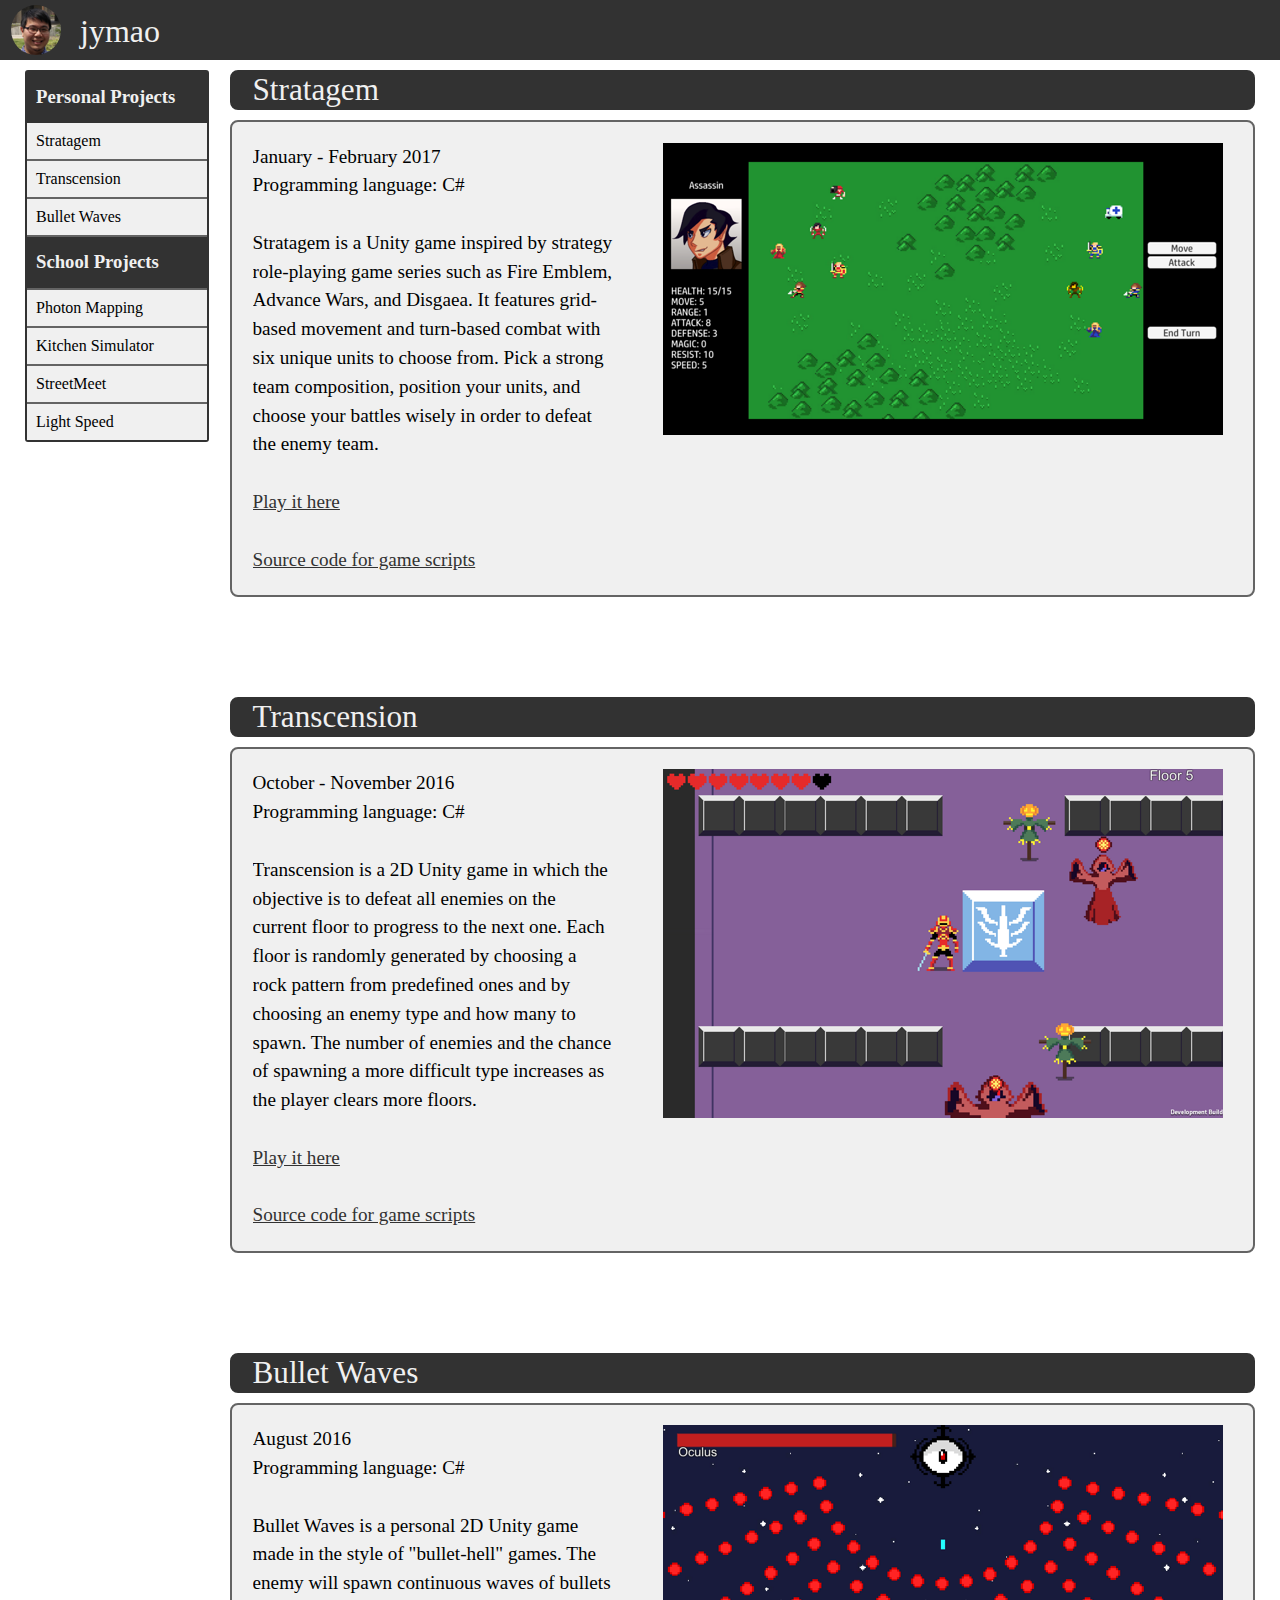
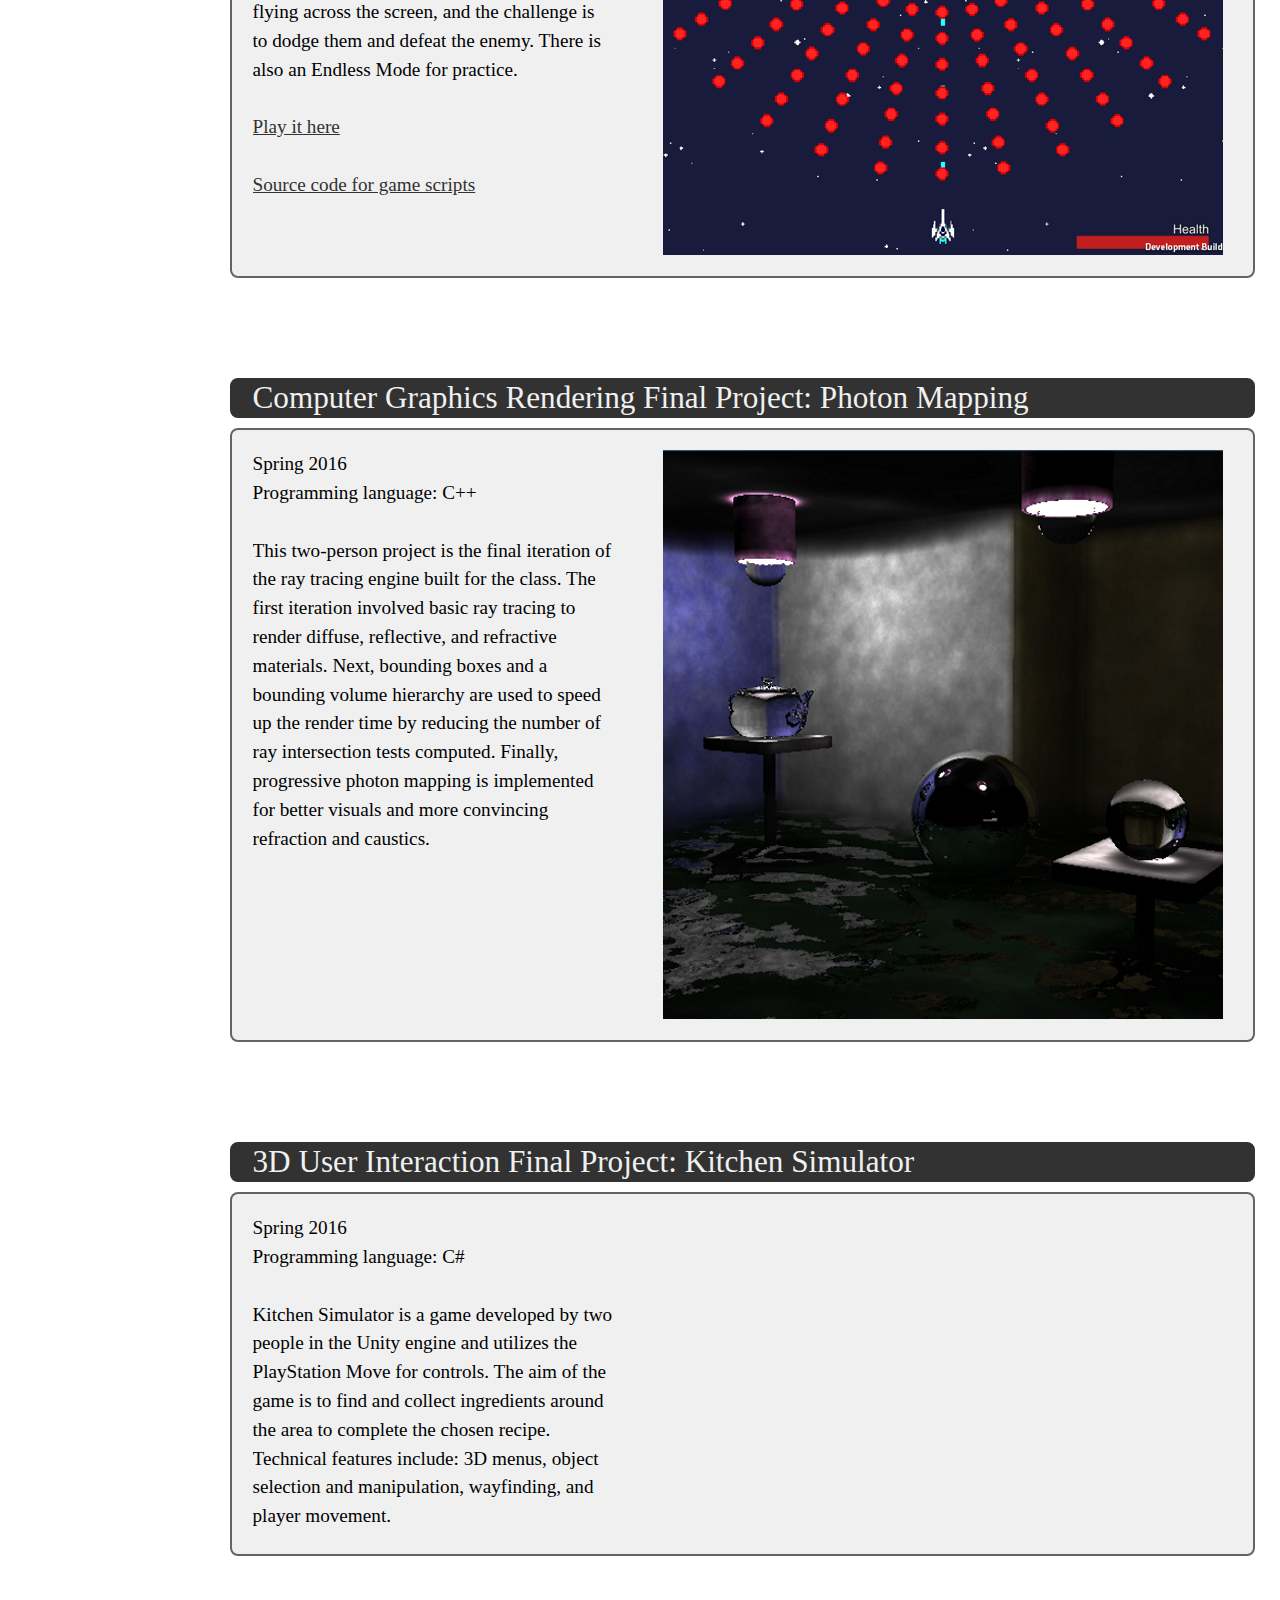
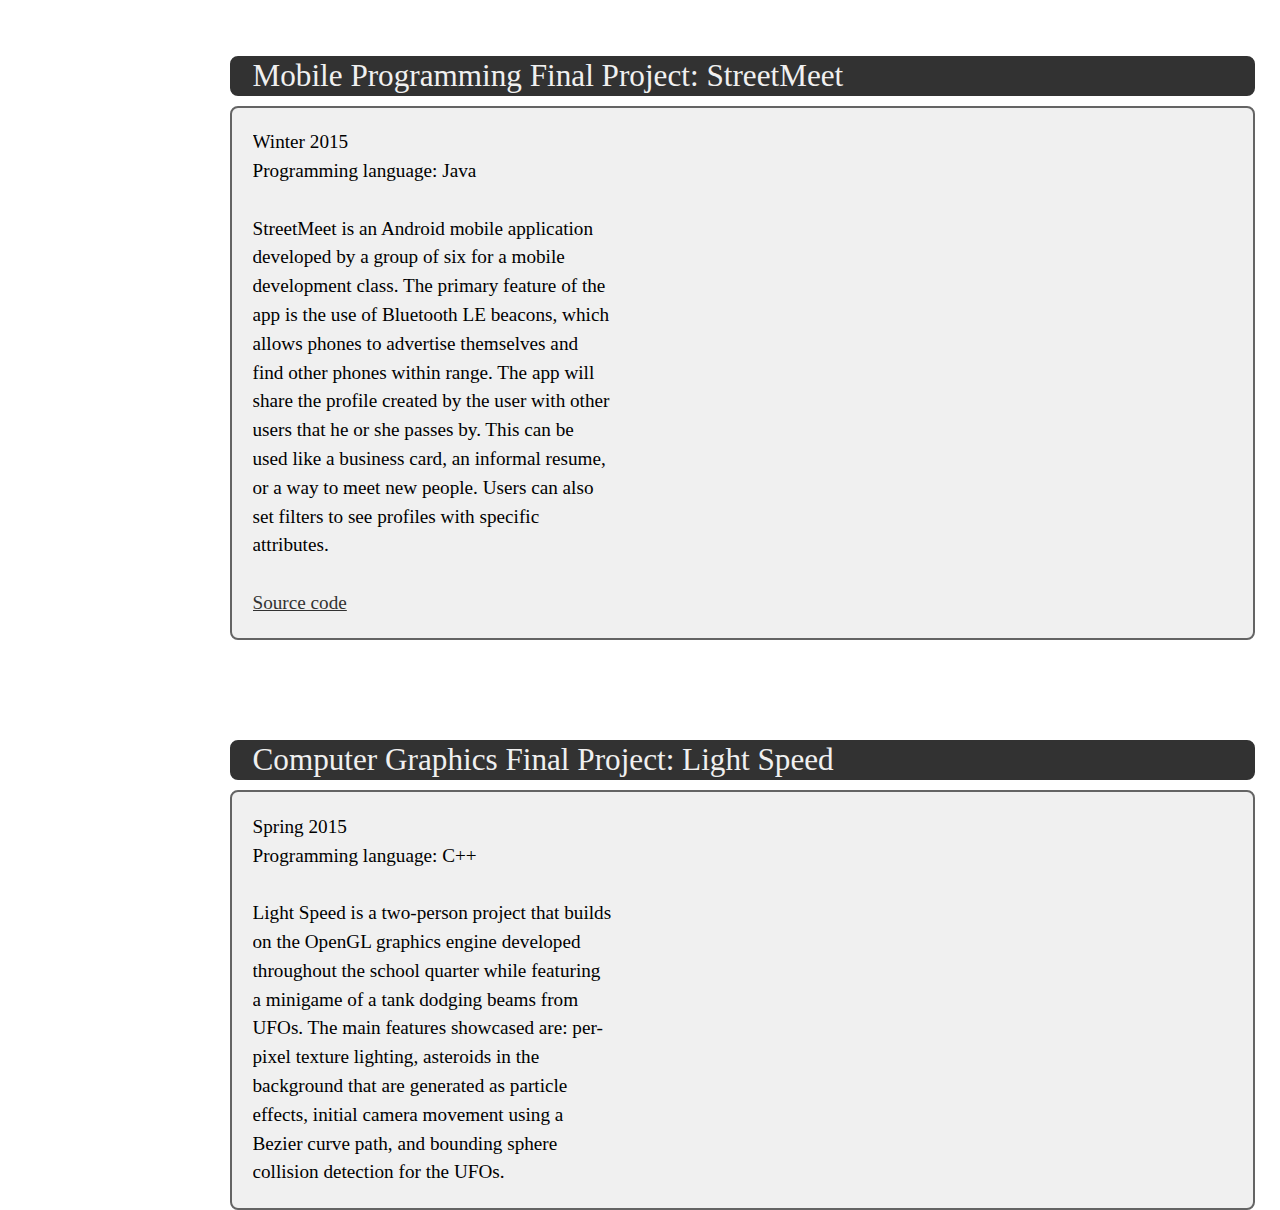
==== index.html @ 6c7a5544 "Added Stratagem, reordering projects" ====
<!DOCTYPE html>
<html lang="en-US">

<head>
<meta name="viewport" content="width=device-width, initial-scale=0.5" charset="UTF-8" />
<title> Homepage: jymao</title>
<link rel="stylesheet" type="text/css" href="index_style.css">
</head>

<body>

<header id="siteheader">
	<div id="profilepic">
		<img src="profile50.png" alt="profile" style="width:50px; height:50px;">
	</div>
	<h1> jymao </h1>
</header>

<div id="stratagem" class="bookmark"></div>

<div id="container">
<nav>
<ul>
	<li><h3>Personal Projects</h3></li>
	<li><a href="#stratagem">Stratagem</a></li>
	<li><a href="#transcension">Transcension</a></li>
	<li><a href="#bulletwaves">Bullet Waves</a></li>
	<li><h3>School Projects</h3></li>
	<li><a href="#photon">Photon Mapping</a></li>
	<li><a href="#kitchen">Kitchen Simulator</a></li>
	<li><a href="#streetmeet">StreetMeet</a></li>
	<li><a href="#lightspeed">Light Speed</a></li>
</ul>
</nav>

<section>

<article>
	<header>
		<h2> Stratagem </h2> 
	</header>
	<div class="content">
		<div class="pictures" style="height:292px;">
			<img src="Stratagem.png" alt="Stratagem" style="width:560px; height:292px;">
		</div>
		<div class="description">
			January - February 2017
			<br>
			Programming language: C#
			<br>
			<br>
			Stratagem is a Unity game inspired by strategy role-playing game series such as Fire Emblem, Advance Wars, and Disgaea.
			It features grid-based movement and turn-based combat with six unique units to choose from. Pick a strong team composition,
			position your units, and choose your battles wisely in order to defeat the enemy team.
			<br>
			<br>
			<a href="https://jymao.github.io/Stratagem/">Play it here</a>
			<br>
			<br>
			<a href="https://github.com/jymao/Stratagem">Source code for game scripts</a>
		</div>
	</div>
</article>

<div id="transcension" class="bookmark"></div>

<article>
	<header>
		<h2> Transcension </h2> 
	</header>
	<div class="content">
		<div class="pictures" style="height:349px;">
			<img src="Transcension.png" alt="Transcension" style="width:560px; height:349px;">
		</div>
		<div class="description">
			October - November 2016
			<br>
			Programming language: C#
			<br>
			<br>
			Transcension is a 2D Unity game in which the objective is to defeat all enemies on the current
			floor to progress to the next one. Each floor is randomly generated by choosing a rock pattern from
			predefined ones and by choosing an enemy type and how many to spawn. The number of enemies and the chance of
			spawning a more difficult type increases as the player clears more floors.
			<br>
			<br>
			<a href="https://jymao.github.io/TranscensionGame/">Play it here</a>
			<br>
			<br>
			<a href="https://github.com/jymao/TranscensionGame">Source code for game scripts</a>
		</div>
	</div>
</article>

<div id="bulletwaves" class="bookmark"></div>

<article>
	<header>
		<h2> Bullet Waves </h2> 
	</header>
	<div class="content">
		<div class="pictures" style="height:430px;">
			<img src="BulletWaves.png" alt="BulletWaves" style="width:560px; height:430px;">
		</div>
		<div class="description">
			August 2016
			<br>
			Programming language: C#
			<br>
			<br>
			Bullet Waves is a personal 2D Unity game made in the style of "bullet-hell" games. The enemy will spawn
			continuous waves of bullets flying across the screen, and the challenge is to dodge them and defeat
			the enemy. There is also an Endless Mode for practice.
			<br>
			<br>
			<a href="https://jymao.github.io/BulletWaves/">Play it here</a>
			<br>
			<br>
			<a href="https://github.com/jymao/BulletWaves">Source code for game scripts</a>
		</div>
	</div>
</article>

<div id="photon" class="bookmark"></div>

<article>
	<header>
		<h2> Computer Graphics Rendering Final Project: Photon Mapping </h2>
	</header>
	<div class="content">
		<div class="pictures" style="height:569px;">
			<img src="photonmapping.png" alt="Photon Mapping" style="width:560px; height:569px;">
		</div>
		<div class="description">
			Spring 2016
			<br>
			Programming language: C++
			<br>
			<br>
			This two-person project is the final iteration of the ray tracing engine built for the class.
			The first iteration involved basic ray tracing to render diffuse, reflective, and refractive
			materials. Next, bounding boxes and a bounding volume hierarchy are used to speed up the
			render time by reducing the number of ray intersection tests computed. Finally, progressive
			photon mapping is implemented for better visuals and more convincing refraction and caustics.
		</div>
	</div>
</article>

<div id="kitchen" class="bookmark"></div>

<article>
	<header>
		<h2> 3D User Interaction Final Project: Kitchen Simulator </h2>
	</header>
	<div class="content">
		<div class="video">
			<iframe width="560" height="315" src="https://www.youtube.com/embed/fKELYxZDBCE" frameborder="0" allowfullscreen></iframe>
		</div>
		<div class="description">
			Spring 2016
			<br>
			Programming language: C#
			<br>
			<br>
			Kitchen Simulator is a game developed by two people in the Unity engine and utilizes
			the PlayStation Move for controls. The aim of the game is to find and collect ingredients around
			the area to complete the chosen recipe. Technical features include: 3D menus, object selection and
			manipulation, wayfinding, and player movement.
		</div>
	</div>
</article>

<div id="streetmeet" class="bookmark"></div>

<article>
	<header>
		<h2> Mobile Programming Final Project: StreetMeet </h2>
	</header>
	<div class="content">
		<div class="video">
			<iframe width="560" height="315" src="https://www.youtube.com/embed/7_F9lewPmBw" frameborder="0" allowfullscreen></iframe>
		</div>
		<div class="description">
			Winter 2015
			<br>
			Programming language: Java
			<br>
			<br>
			StreetMeet is an Android mobile application developed by a group of six for 
			a mobile development class. The primary feature of the app is the use of Bluetooth LE
			beacons, which allows phones to advertise themselves and find other phones within range.
			The app will share the profile created by the user with other users that he or she passes by.
			This can be used like a business card, an informal resume, or a way to meet new people. Users
			can also set filters to see profiles with specific attributes.
			<br>
			<br>
			<a href="https://github.com/smahbod2014/StreetClash">Source code</a>
		</div>
	</div>
</article>

<div id="lightspeed" class="bookmark"></div>

<article>
	<header>
		<h2> Computer Graphics Final Project: Light Speed </h2>
	</header>
	<div class="content">
		<div class="video">
			<iframe width="560" height="315" src="https://www.youtube.com/embed/Apu02wmjXAg" frameborder="0" allowfullscreen></iframe>
		</div>
		<div class="description">
			Spring 2015
			<br>
			Programming language: C++
			<br>
			<br>
			Light Speed is a two-person project that builds on the OpenGL graphics engine developed
			throughout the school quarter while featuring a minigame of a tank dodging beams from
			UFOs. The main features showcased are: per-pixel texture lighting, asteroids in the background
			that are generated as particle effects, initial camera movement using a Bezier curve path, and
			bounding sphere collision detection for the UFOs.
		</div>
	</div>
</article>

</section>

</div>

</body>

</html>
---- index_style.css ----
html {
	height: 100%;
	margin: 0;
	padding: 0;
}

body {
	height: 100%;
	margin: 0;
	padding: 0;
	background-color: white;
}

h1, h2 {
	margin: 0;
	padding: 0;
	font-family: "Lucida Grande", "Trebuchet MS";
}

header {
	height: 10%;
	margin: 0;
	padding: 0;
	background-color: white;
}

#siteheader {
	width: 100%;
	height: 60px;
	min-height: 60px;

	position: fixed;
	top: 0px;
	
	z-index: 1;
	margin: 0;
	padding: 0;
	background-color: rgb(50,50,50);
}

#siteheader h1 {
	padding-left: 2%;
	padding-top: 1%;
	font-weight: normal;
	color: rgb(240,240,240);
}

#profilepic {
	width: 50px;
	height: 50px;
	
	margin: 4px 20px 0px 10px;
	float: left;
}

#profilepic img {
	border: 1px solid rgb(50,50,50);
	border-radius: 30px;
}

.bookmark {
	width: 100%;
	height: 60px;
	min-height: 60px;
	margin: 0;
	padding: 0;
}

#container {
	//min-width: 900px;
	margin: 0px 0px 0px 0px;
	padding: 0;
}

section {
	min-width: 700px;
	height: 100%;
	margin: 10px 0px 0px 0px;
	padding: 0;
	background-color: white;
}

section header {
	color: rgb(240,240,240);
	//background-color: rgb(9,116,246);
	background-color: rgb(50,50,50);

	//border: 2px solid rgb(9,116,246);
	border: 2px solid rgb(50,50,50);
	border-radius: 8px;

	font-size: 1.3em;
	padding-left: 2%;
}
@media only screen and (max-width: 800px) {
	section header {
		text-align: center;
	}
}

section header h2 {
	font-weight: normal;
}

@media only screen and (max-width: 800px) {
	section article {
		width: 90%;
		margin: auto;
	}
}
@media only screen and (min-width: 800px) {
	section article {
		margin-left: 230px;
		margin-right: 25px;
		margin-bottom: 40px;
	}
}

nav {
	width: 180px;
	min-width: 100px;
	margin: 0px 0px 0px 25px;
	padding: 0;
	
	border: 2px solid rgb(50,50,50);
	border-radius: 3px;

	position: fixed;
	float: left;
	background-color: white;
}
@media only screen and (max-width: 800px) {
	nav {
		display: none;
	}
}

nav ul {
	list-style-type: none;
	margin: 0;
	padding: 0;
}

nav ul li {
	border-bottom: 2px solid rgb(100,100,100);;
}

nav ul li:first-child, li:last-child {
	border-bottom: none;
}

nav ul a:link, nav ul a:visited {
	max-width: 100%;
	width: 95%;
	margin: 0;
	padding: 5% 0% 5% 5%;

	font-family: "Lucida Grande", "Trebuchet MS";
	text-decoration: none;
	text-align: left;
	
	display: inline-block;
	
	color: black;
	//background-color: rgb(9,116,246);
	background-color: rgb(240,240,240);
}

nav ul a:hover, nav ul a:active {
	background-color: orange;
}

nav ul h3 {
	margin: 0;
	padding: 8% 0% 8% 5%;

	text-align: left;
	font-family: "Lucida Grande", "Trebuchet MS";

	color: rgb(240,240,240);
	//background-color: rgb(9,116,246);
	background-color: rgb(50,50,50);
}

div.description {
	font-family: "Lucida Grande", "Trebuchet MS";
	font-size: 1.2em;
	line-height: 150%;

	color: black;
	overflow: auto;
}

div.description a:link {
	color: rgb(50,50,50);
}

div.description a:visited {
	color: rgb(50,50,50);
}

div.description a:hover {
	color: orange;
}

@media only screen and (max-width: 1200px) {
	div.video {
		margin: auto;
		width: 560px;
	}
}
@media only screen and (min-width: 1200px) {
	div.video {
		float: right;
		margin-right: 10px;
		margin-left: 50px;
	}
}

div.content {
	margin-top: 10px;
	padding: 2%;

	overflow: auto;
	//background-color: rgb(9,116,246);
	background-color: rgb(240,240,240);
	//border: 2px solid rgb(9,116,246);
	border: 2px solid rgb(100,100,100);
	border-radius: 8px;
}

@media only screen and (max-width: 1200px) {
	div.pictures {
		margin: auto;
		width: 560px;
		height: 315px;
	}
}
@media only screen and (min-width: 1200px) {
	div.pictures {
		width: 560px;
		height: 315px;
		margin-left: 50px;
		margin-right: 10px;

		float: right;
	}
}
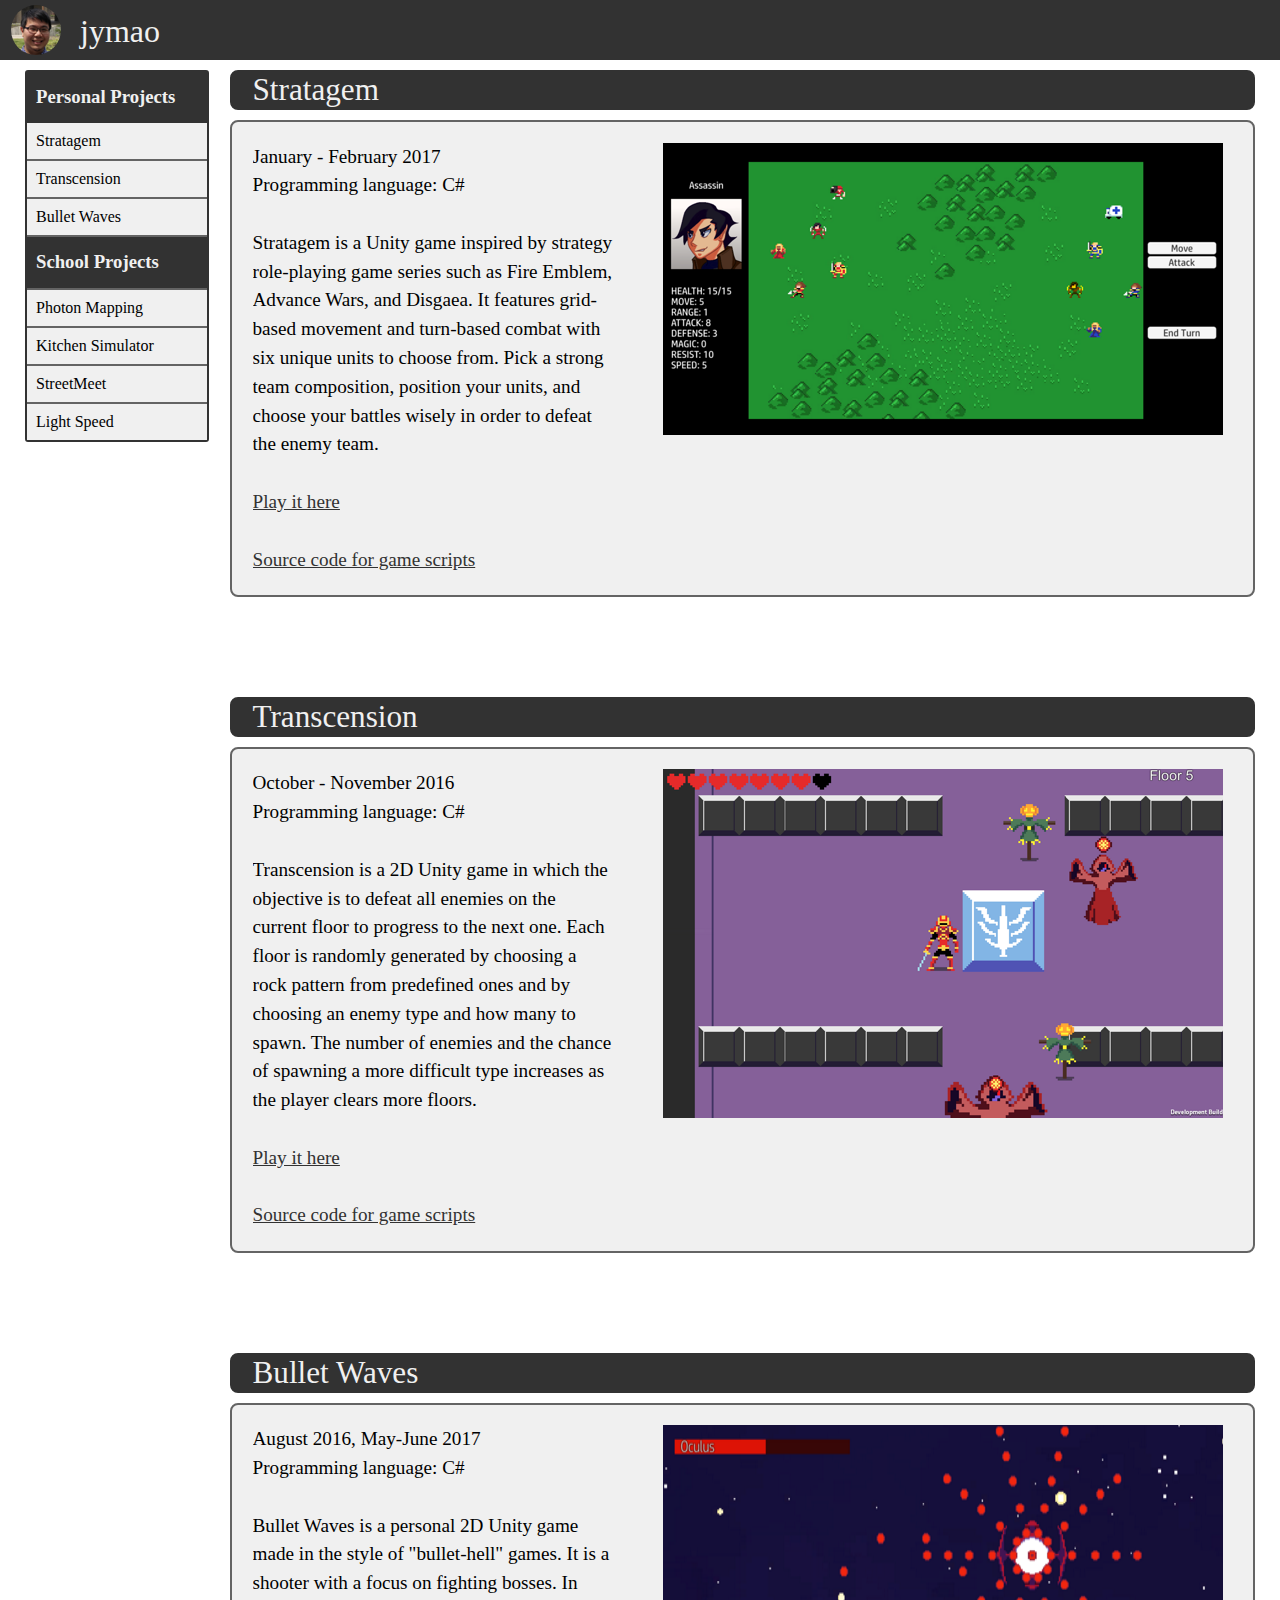
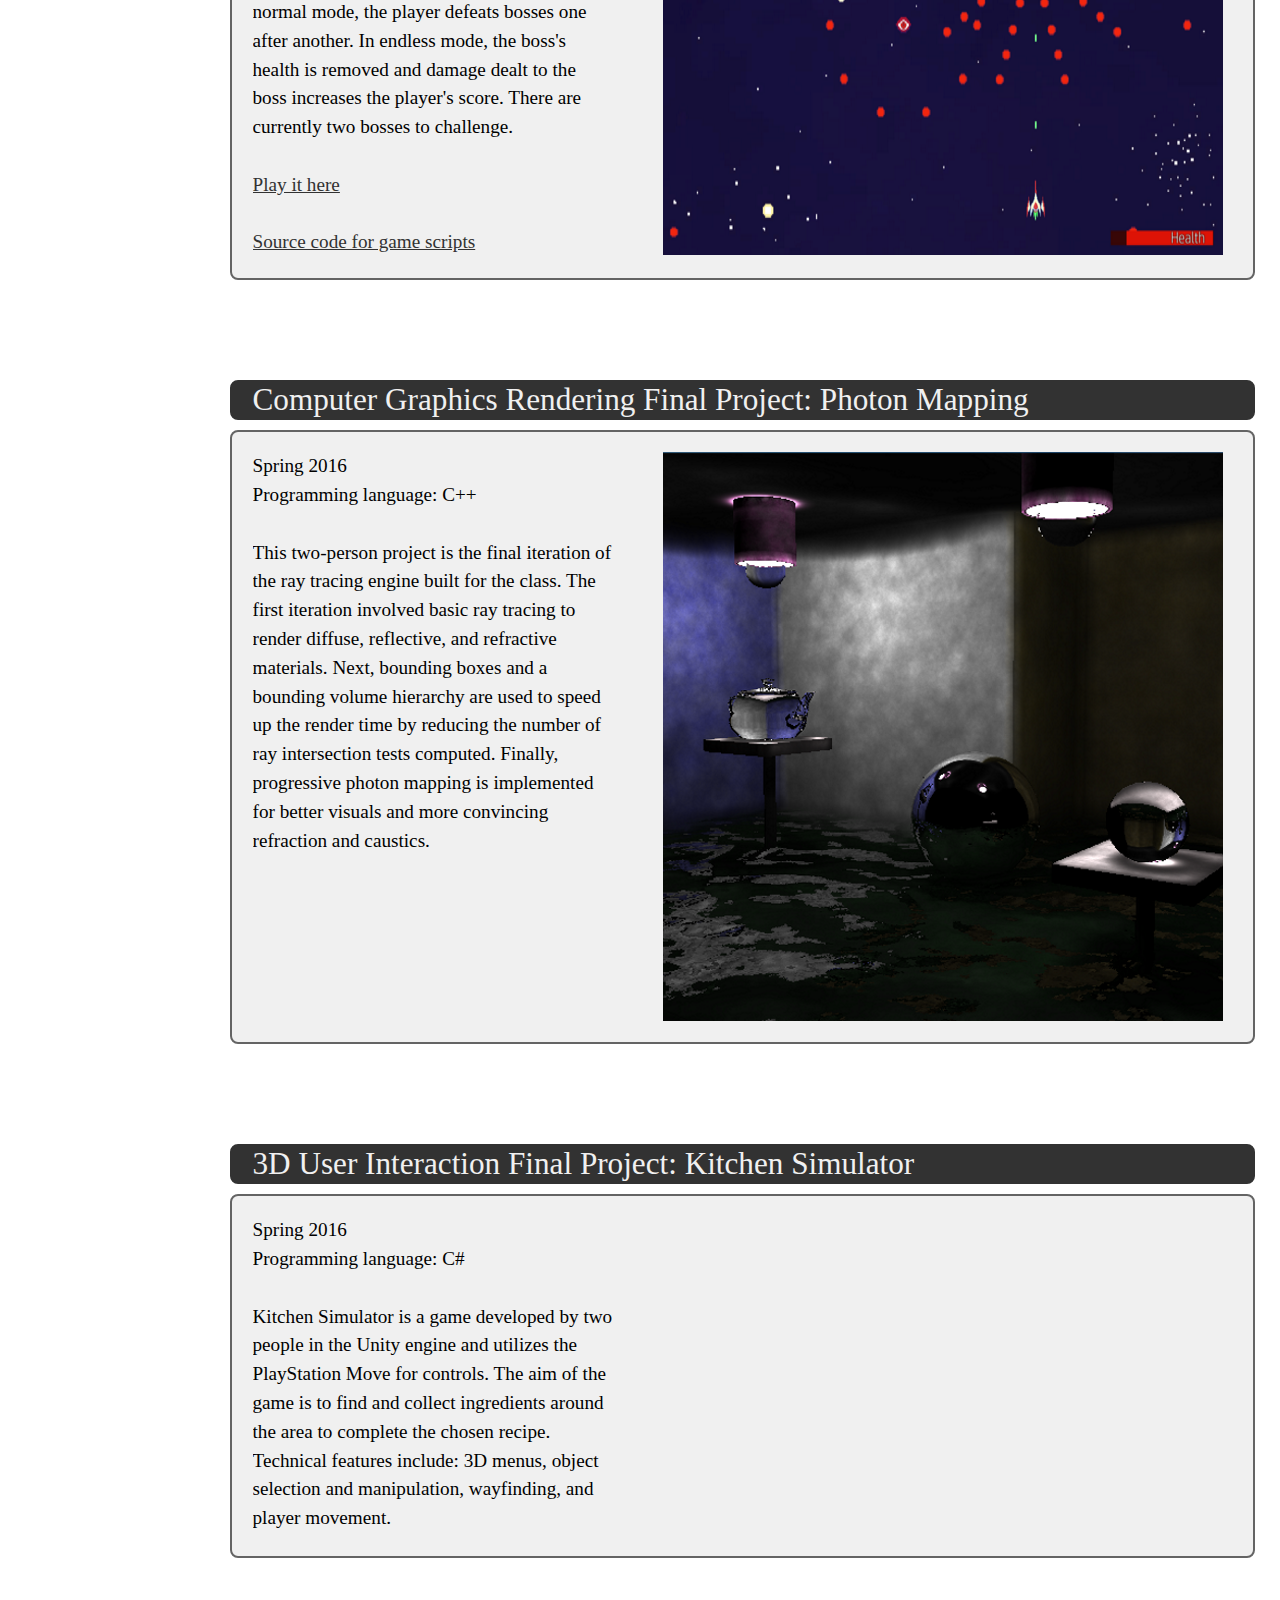
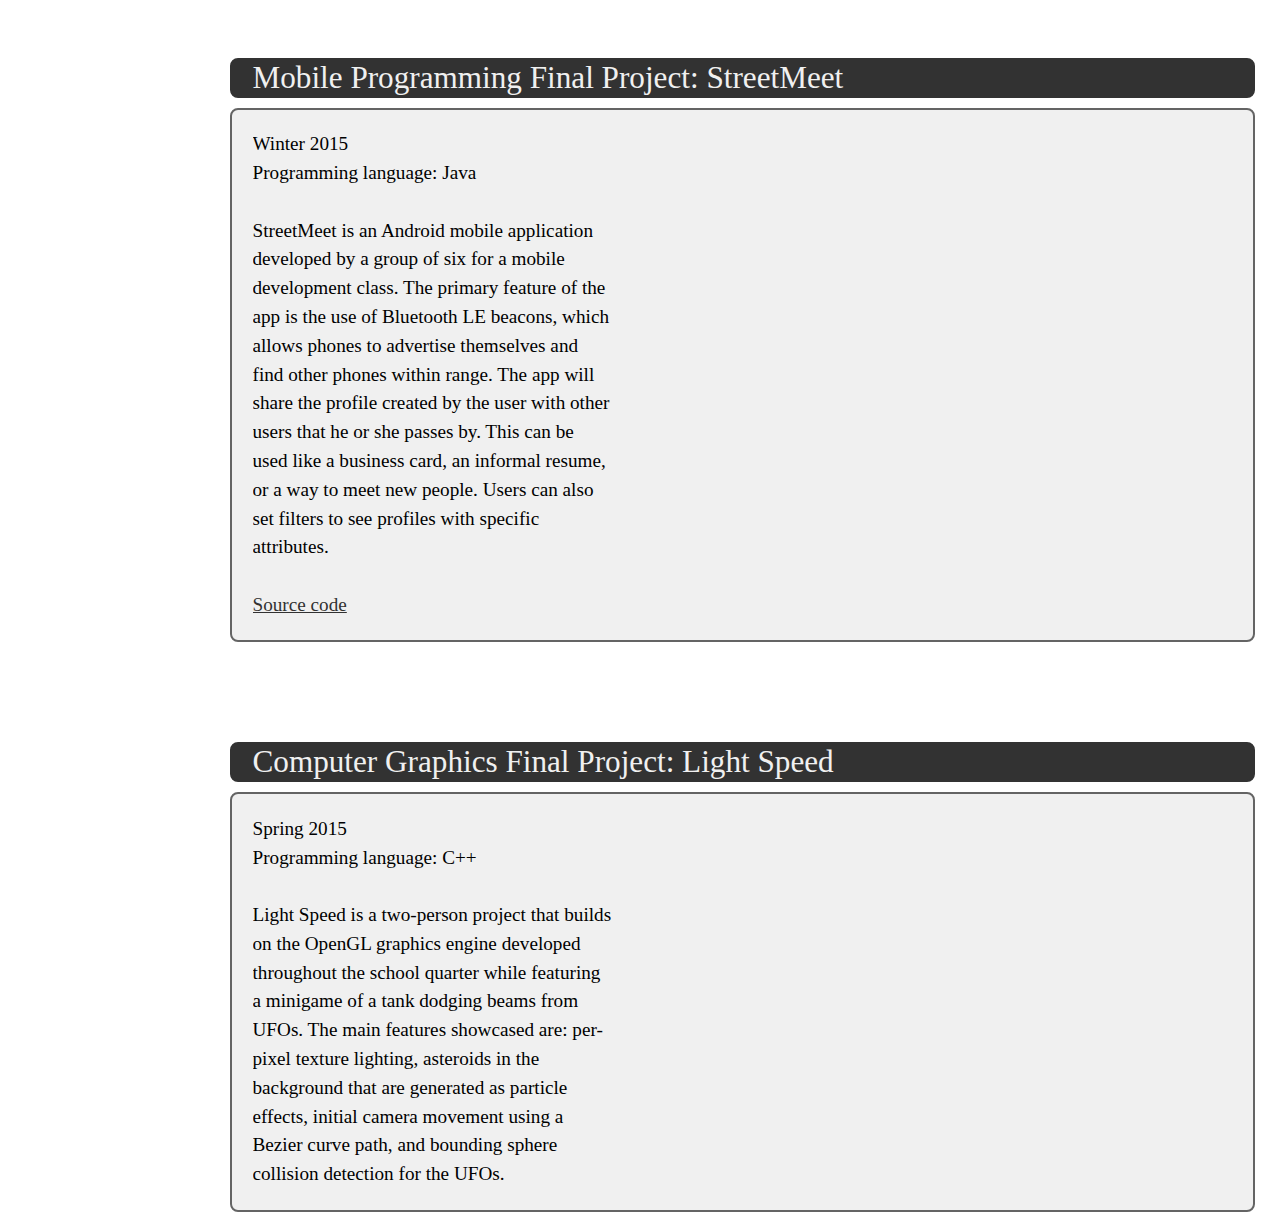
==== commit 3ecd4739: "Update to Bullet Waves" ====
--- a/index.html
+++ b/index.html
@@ -103,14 +103,15 @@
 			<img src="BulletWaves.png" alt="BulletWaves" style="width:560px; height:430px;">
 		</div>
 		<div class="description">
-			August 2016
-			<br>
-			Programming language: C#
-			<br>
-			<br>
-			Bullet Waves is a personal 2D Unity game made in the style of "bullet-hell" games. The enemy will spawn
-			continuous waves of bullets flying across the screen, and the challenge is to dodge them and defeat
-			the enemy. There is also an Endless Mode for practice.
+			August 2016, May-June 2017
+			<br>
+			Programming language: C#
+			<br>
+			<br>
+			Bullet Waves is a personal 2D Unity game made in the style of "bullet-hell" games. It is a shooter with
+			a focus on fighting bosses. In normal mode, the player defeats bosses one after another. In endless mode,
+			the boss's health is removed and damage dealt to the boss increases the player's score. There are currently
+			two bosses to challenge.
 			<br>
 			<br>
 			<a href="https://jymao.github.io/BulletWaves/">Play it here</a>
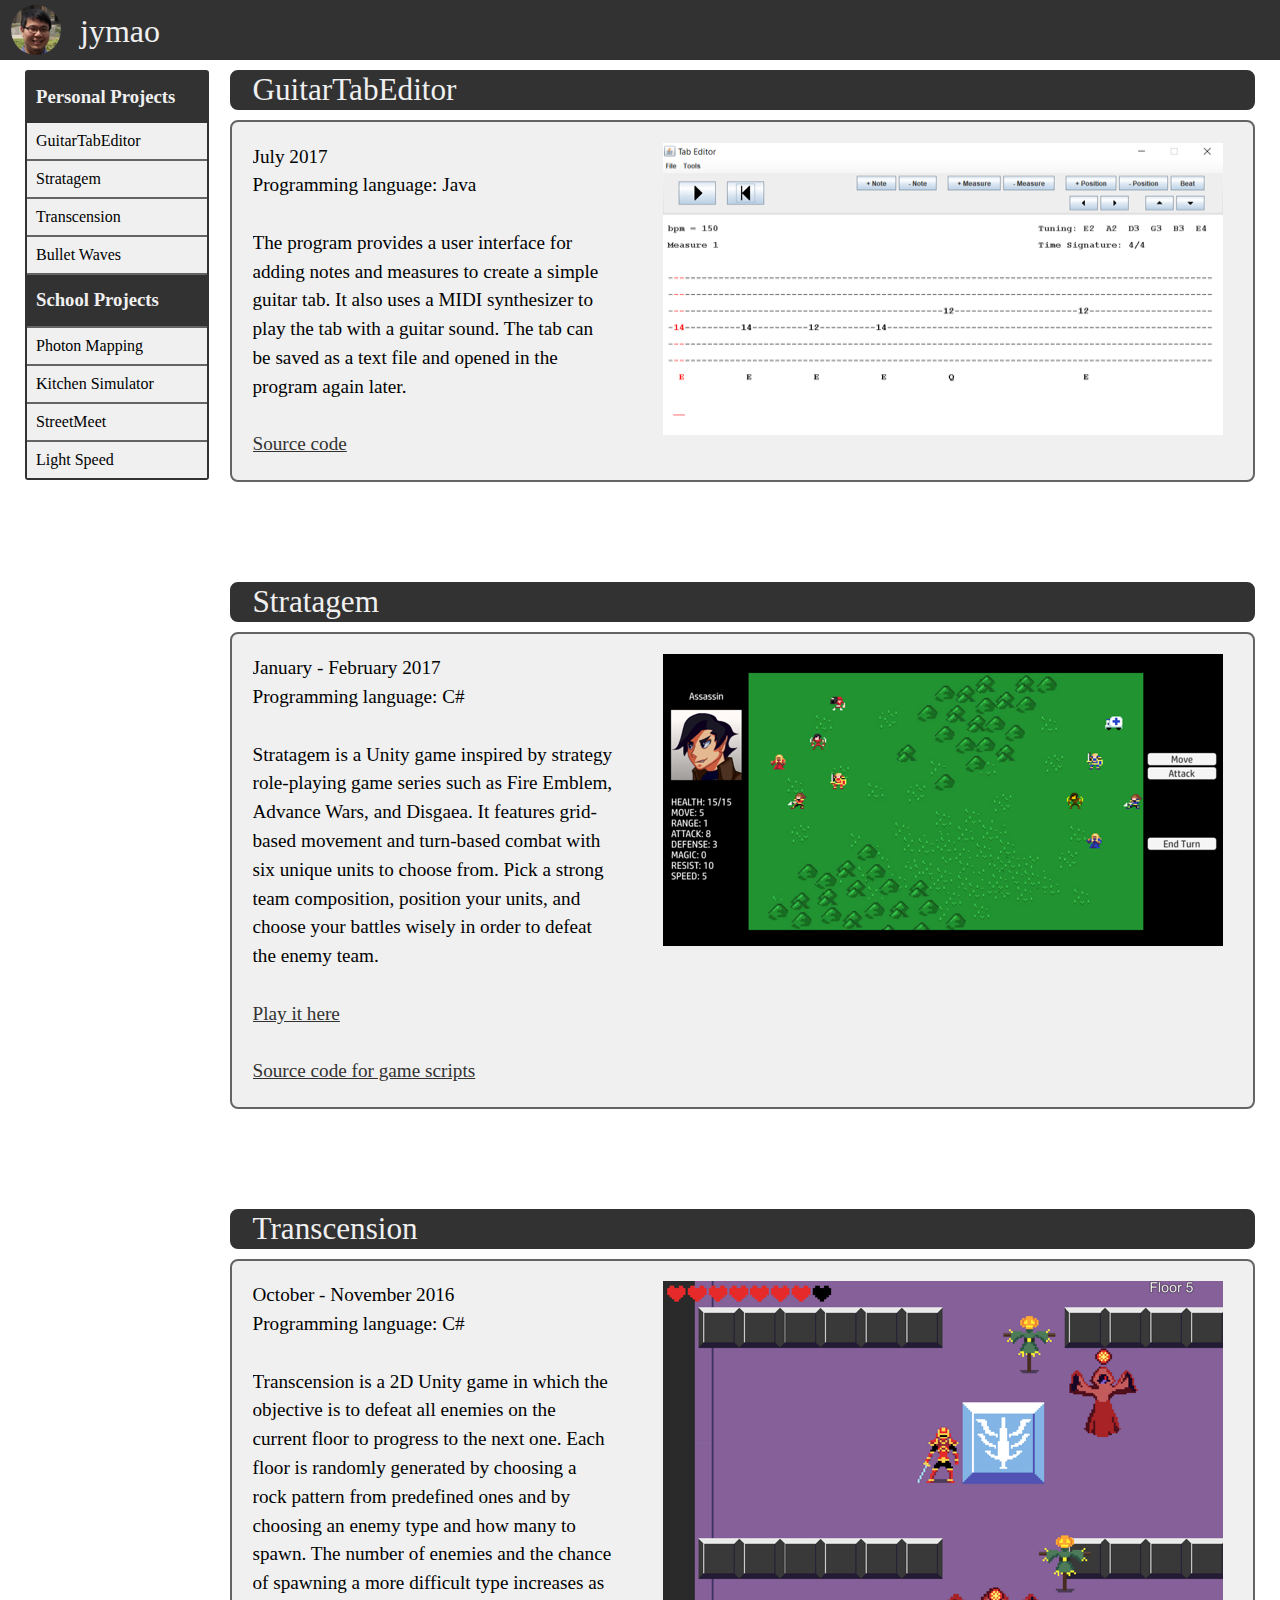
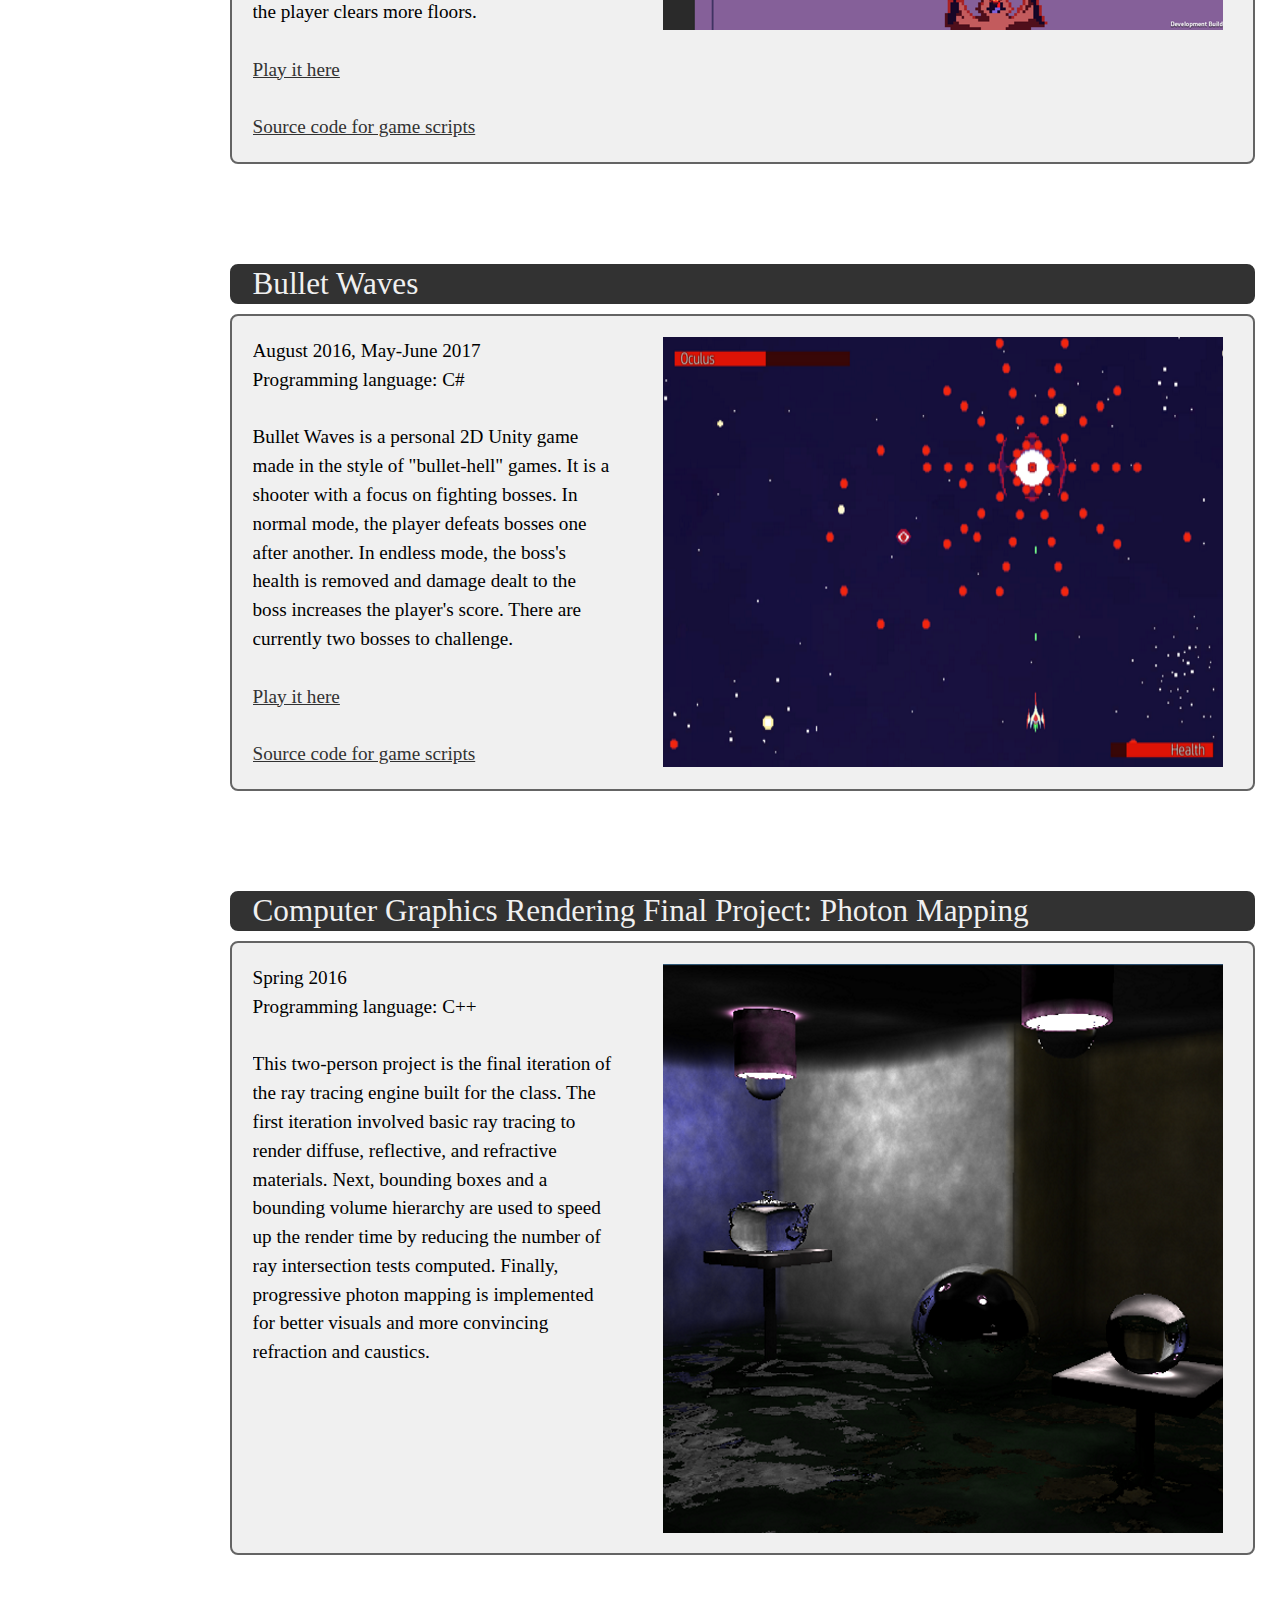
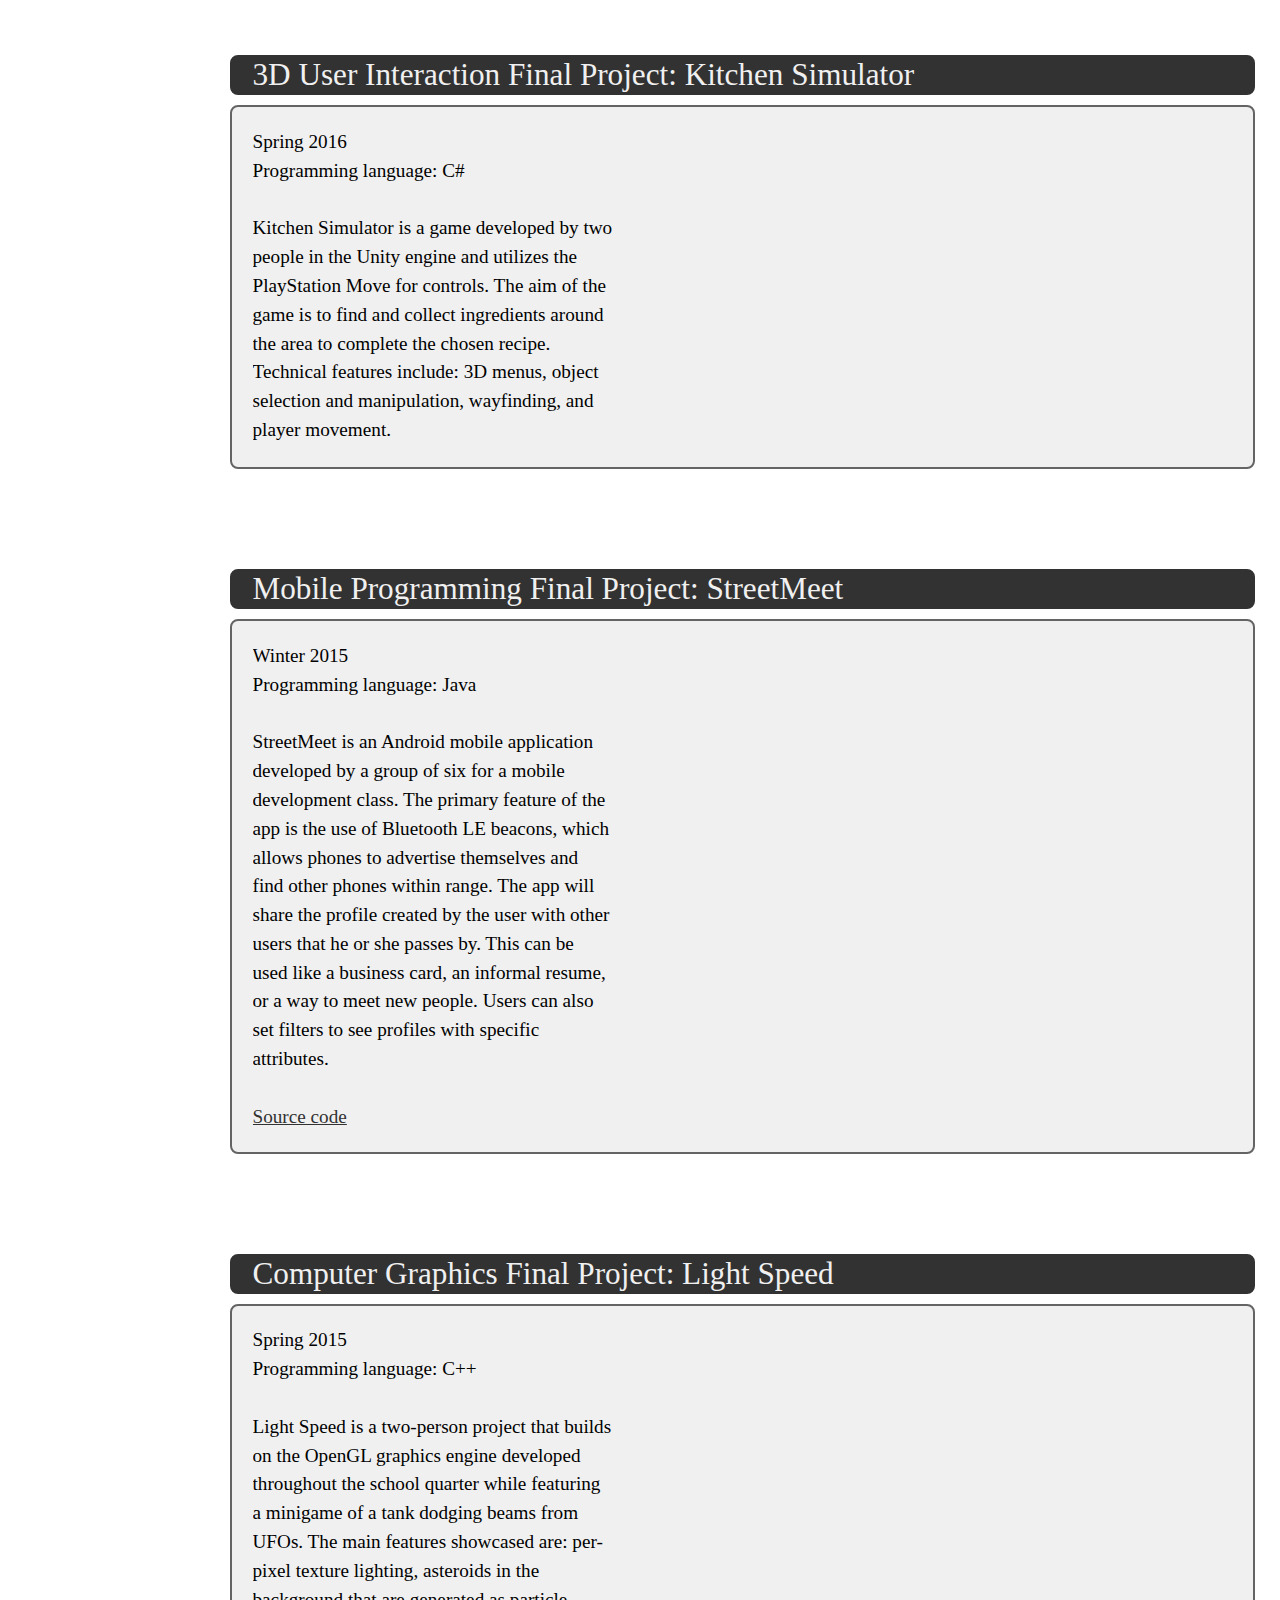
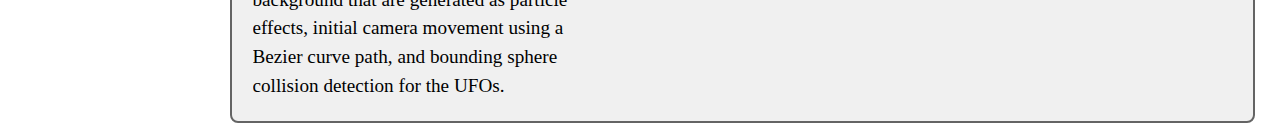
==== commit 317ffc9b: "Added GuitarTabEditor" ====
--- a/index.html
+++ b/index.html
@@ -16,12 +16,13 @@
 	<h1> jymao </h1>
 </header>
 
-<div id="stratagem" class="bookmark"></div>
+<div id="guitar" class="bookmark"></div>
 
 <div id="container">
 <nav>
 <ul>
 	<li><h3>Personal Projects</h3></li>
+	<li><a href="#guitar">GuitarTabEditor</a></li>
 	<li><a href="#stratagem">Stratagem</a></li>
 	<li><a href="#transcension">Transcension</a></li>
 	<li><a href="#bulletwaves">Bullet Waves</a></li>
@@ -37,6 +38,32 @@
 
 <article>
 	<header>
+		<h2> GuitarTabEditor </h2> 
+	</header>
+	<div class="content">
+		<div class="pictures" style="height:292px;">
+			<img src="GuitarTabEditor.png" alt="GuitarTabEditor" style="width:560px; height:292px;">
+		</div>
+		<div class="description">
+			July 2017
+			<br>
+			Programming language: Java
+			<br>
+			<br>
+			The program provides a user interface for adding notes and measures to create a simple guitar tab.
+			It also uses a MIDI synthesizer to play the tab with a guitar sound. The tab can be saved as a
+			text file and opened in the program again later.
+			<br>
+			<br>
+			<a href="https://github.com/jymao/GuitarTabEditor">Source code</a>
+		</div>
+	</div>
+</article>
+
+<div id="stratagem" class="bookmark"></div>
+
+<article>
+	<header>
 		<h2> Stratagem </h2> 
 	</header>
 	<div class="content">
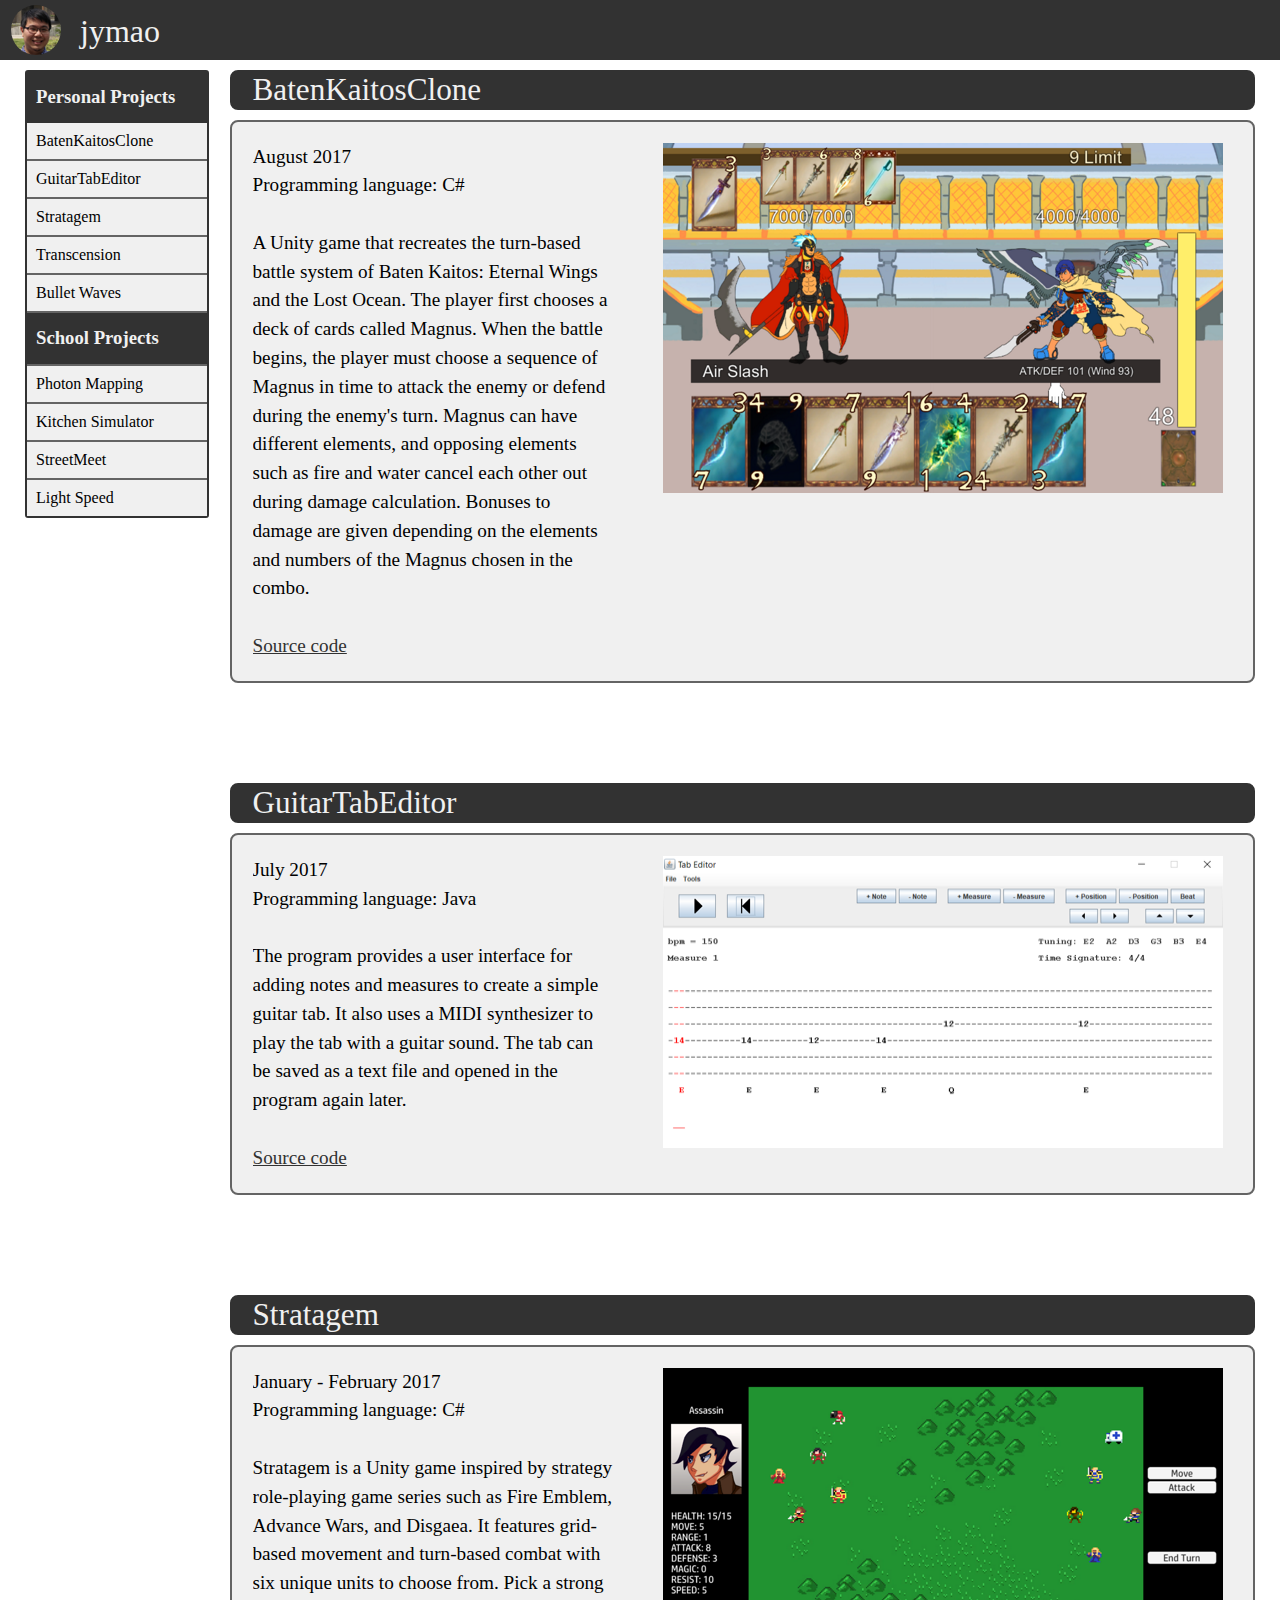
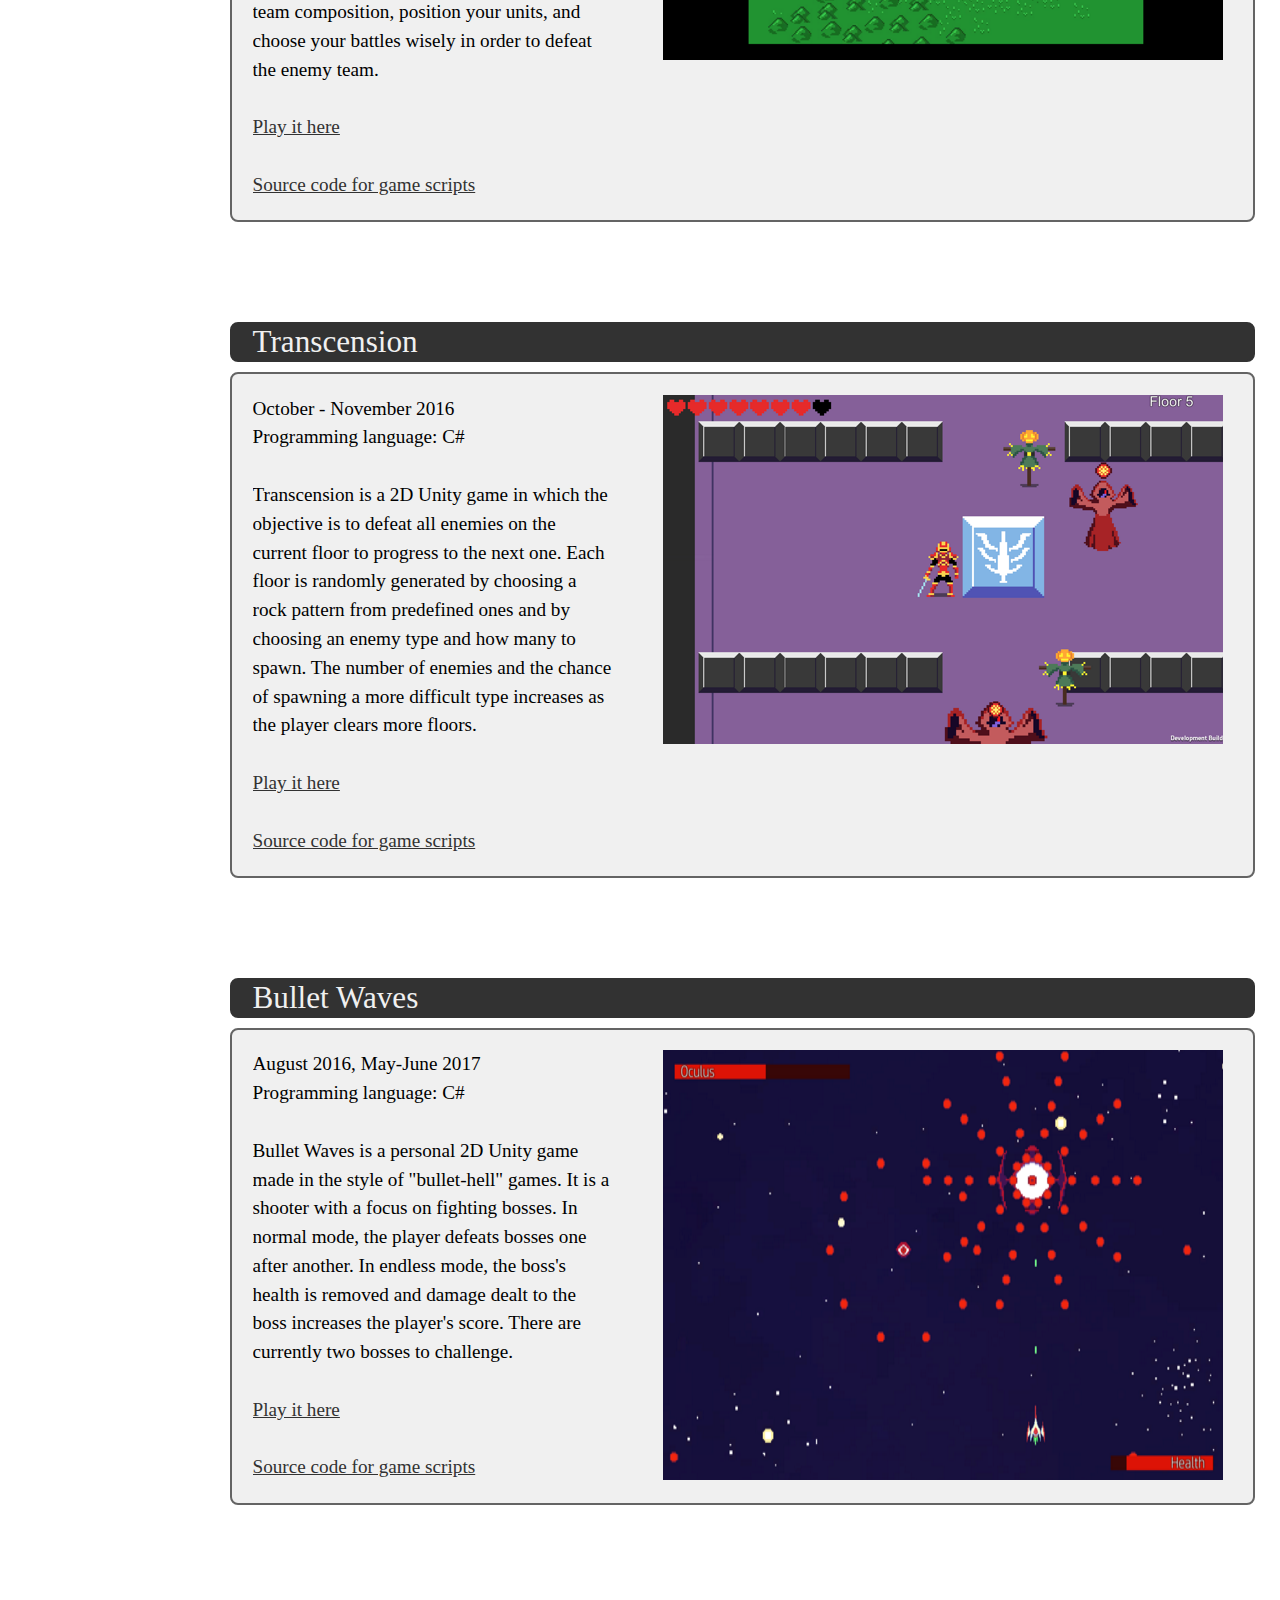
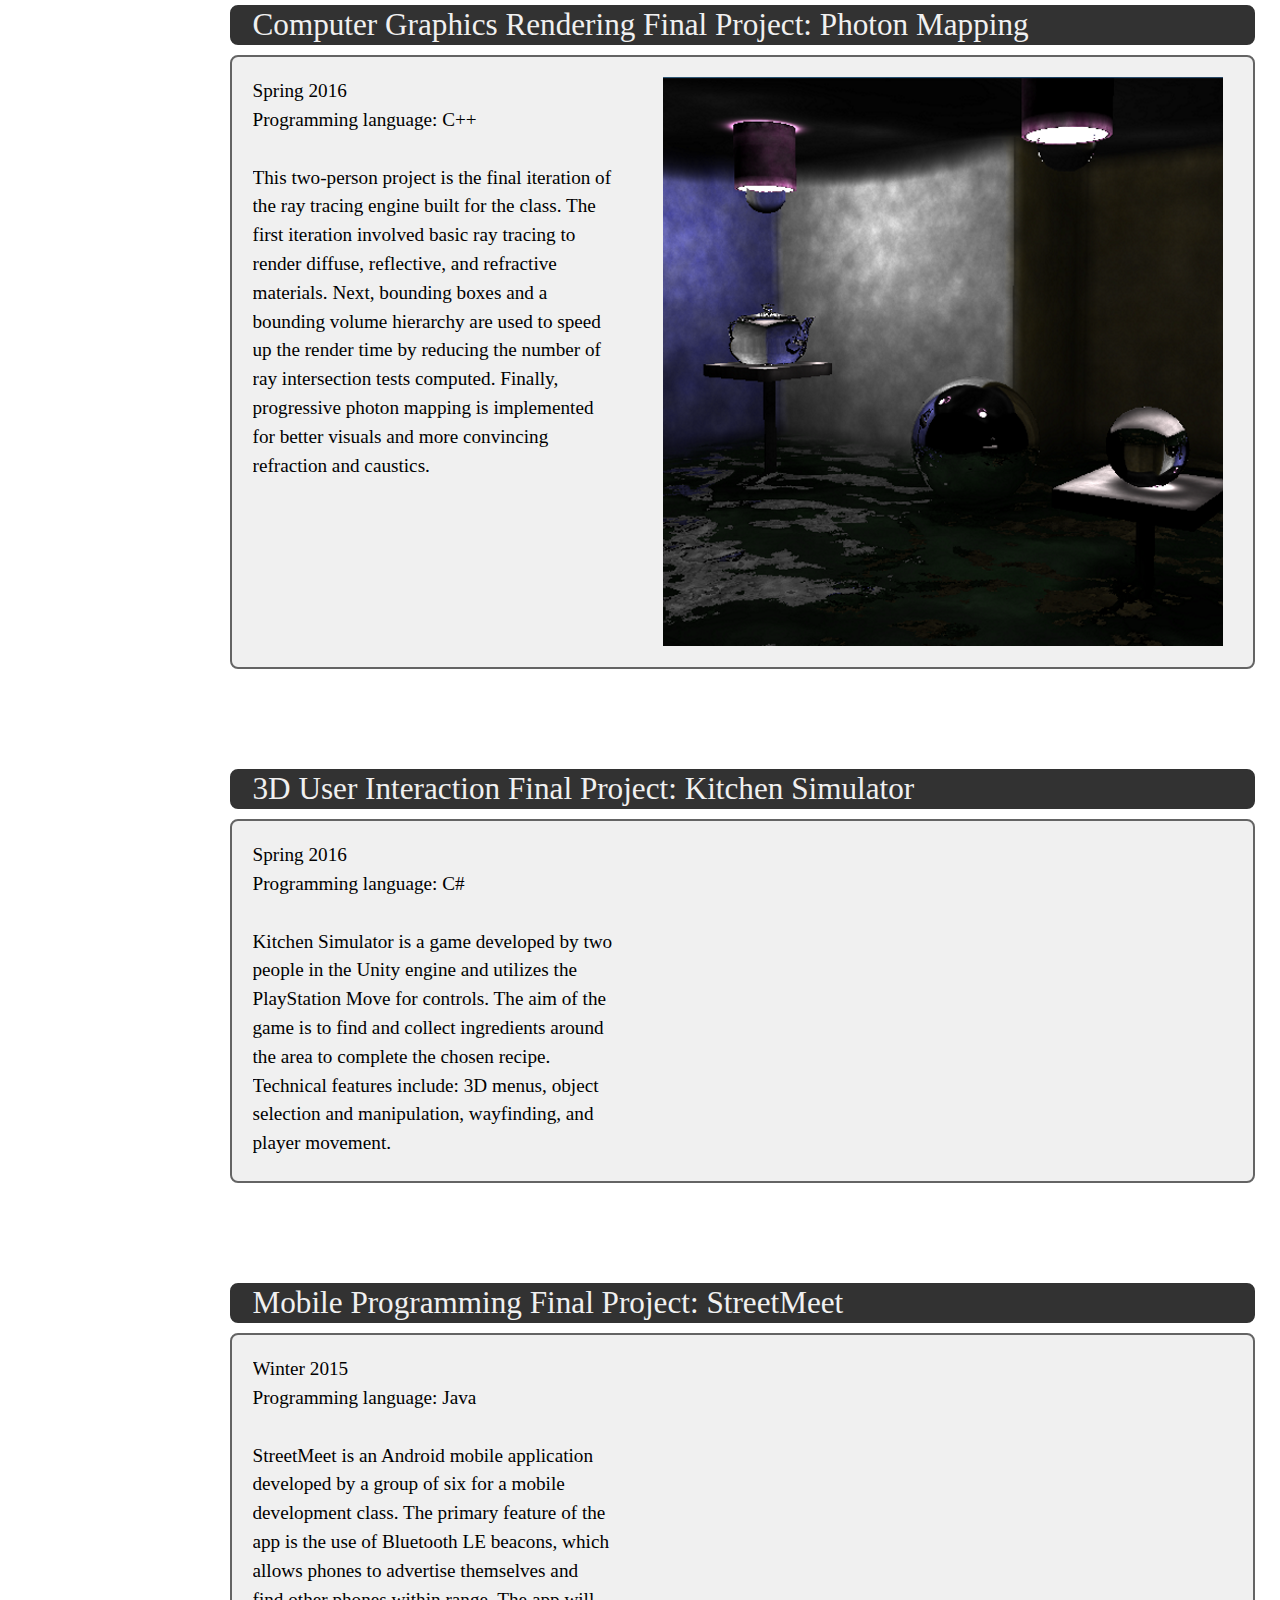
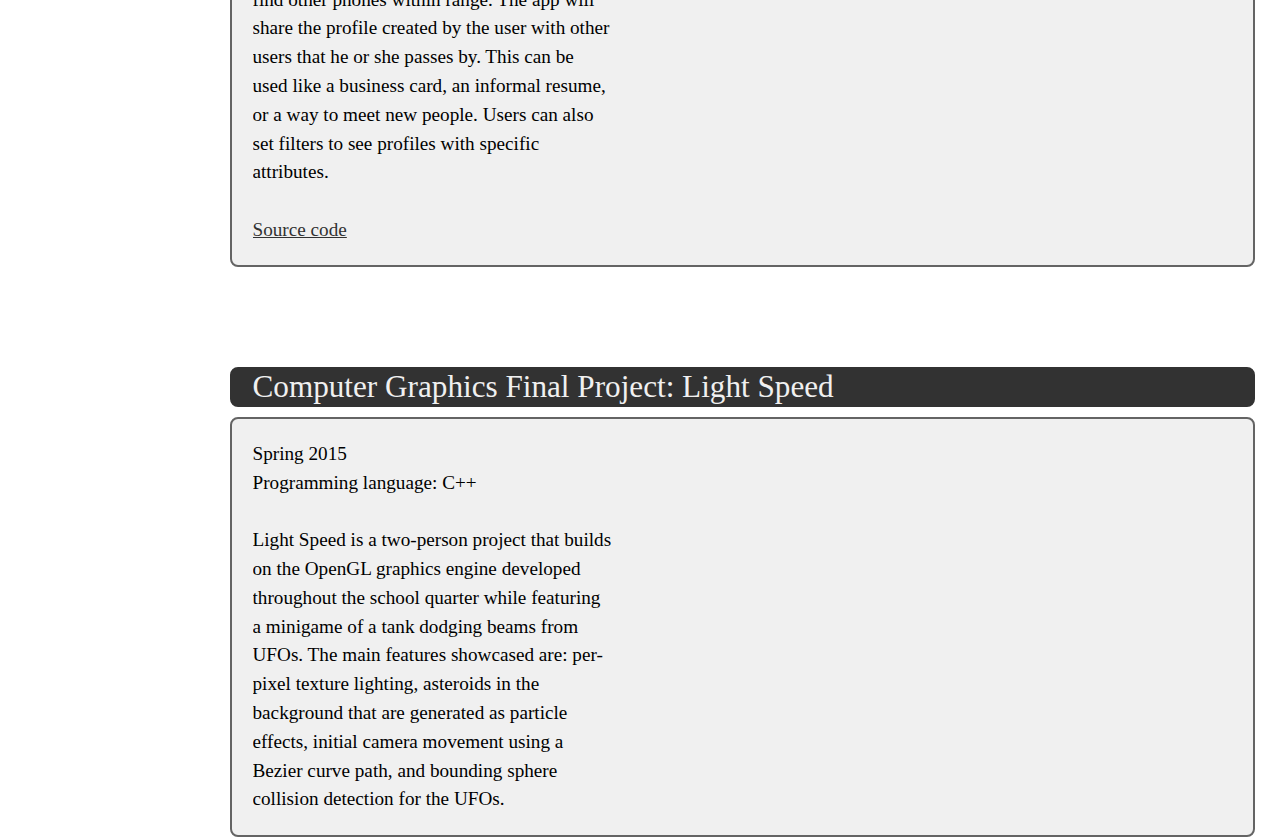
==== commit e7e88244: "Added BatenKaitosClone" ====
--- a/index.html
+++ b/index.html
@@ -16,12 +16,13 @@
 	<h1> jymao </h1>
 </header>
 
-<div id="guitar" class="bookmark"></div>
+<div id="baten" class="bookmark"></div>
 
 <div id="container">
 <nav>
 <ul>
 	<li><h3>Personal Projects</h3></li>
+	<li><a href="#baten">BatenKaitosClone</a></li>
 	<li><a href="#guitar">GuitarTabEditor</a></li>
 	<li><a href="#stratagem">Stratagem</a></li>
 	<li><a href="#transcension">Transcension</a></li>
@@ -38,6 +39,34 @@
 
 <article>
 	<header>
+		<h2> BatenKaitosClone </h2> 
+	</header>
+	<div class="content">
+		<div class="pictures" style="height:350px;">
+			<img src="BatenKaitosClone.png" alt="BatenKaitosClone" style="width:560px; height:350px;">
+		</div>
+		<div class="description">
+			August 2017
+			<br>
+			Programming language: C#
+			<br>
+			<br>
+			A Unity game that recreates the turn-based battle system of Baten Kaitos: Eternal Wings and the Lost Ocean. 
+			The player first chooses a deck of cards called Magnus. 
+			When the battle begins, the player must choose a sequence of Magnus in time to attack the enemy or defend during the enemy's turn. 
+			Magnus can have different elements, and opposing elements such as fire and water cancel each other out during damage calculation. 
+			Bonuses to damage are given depending on the elements and numbers of the Magnus chosen in the combo.
+			<br>
+			<br>
+			<a href="https://github.com/jymao/BatenKaitosClone">Source code</a>
+		</div>
+	</div>
+</article>
+
+<div id="guitar" class="bookmark"></div>
+
+<article>
+	<header>
 		<h2> GuitarTabEditor </h2> 
 	</header>
 	<div class="content">
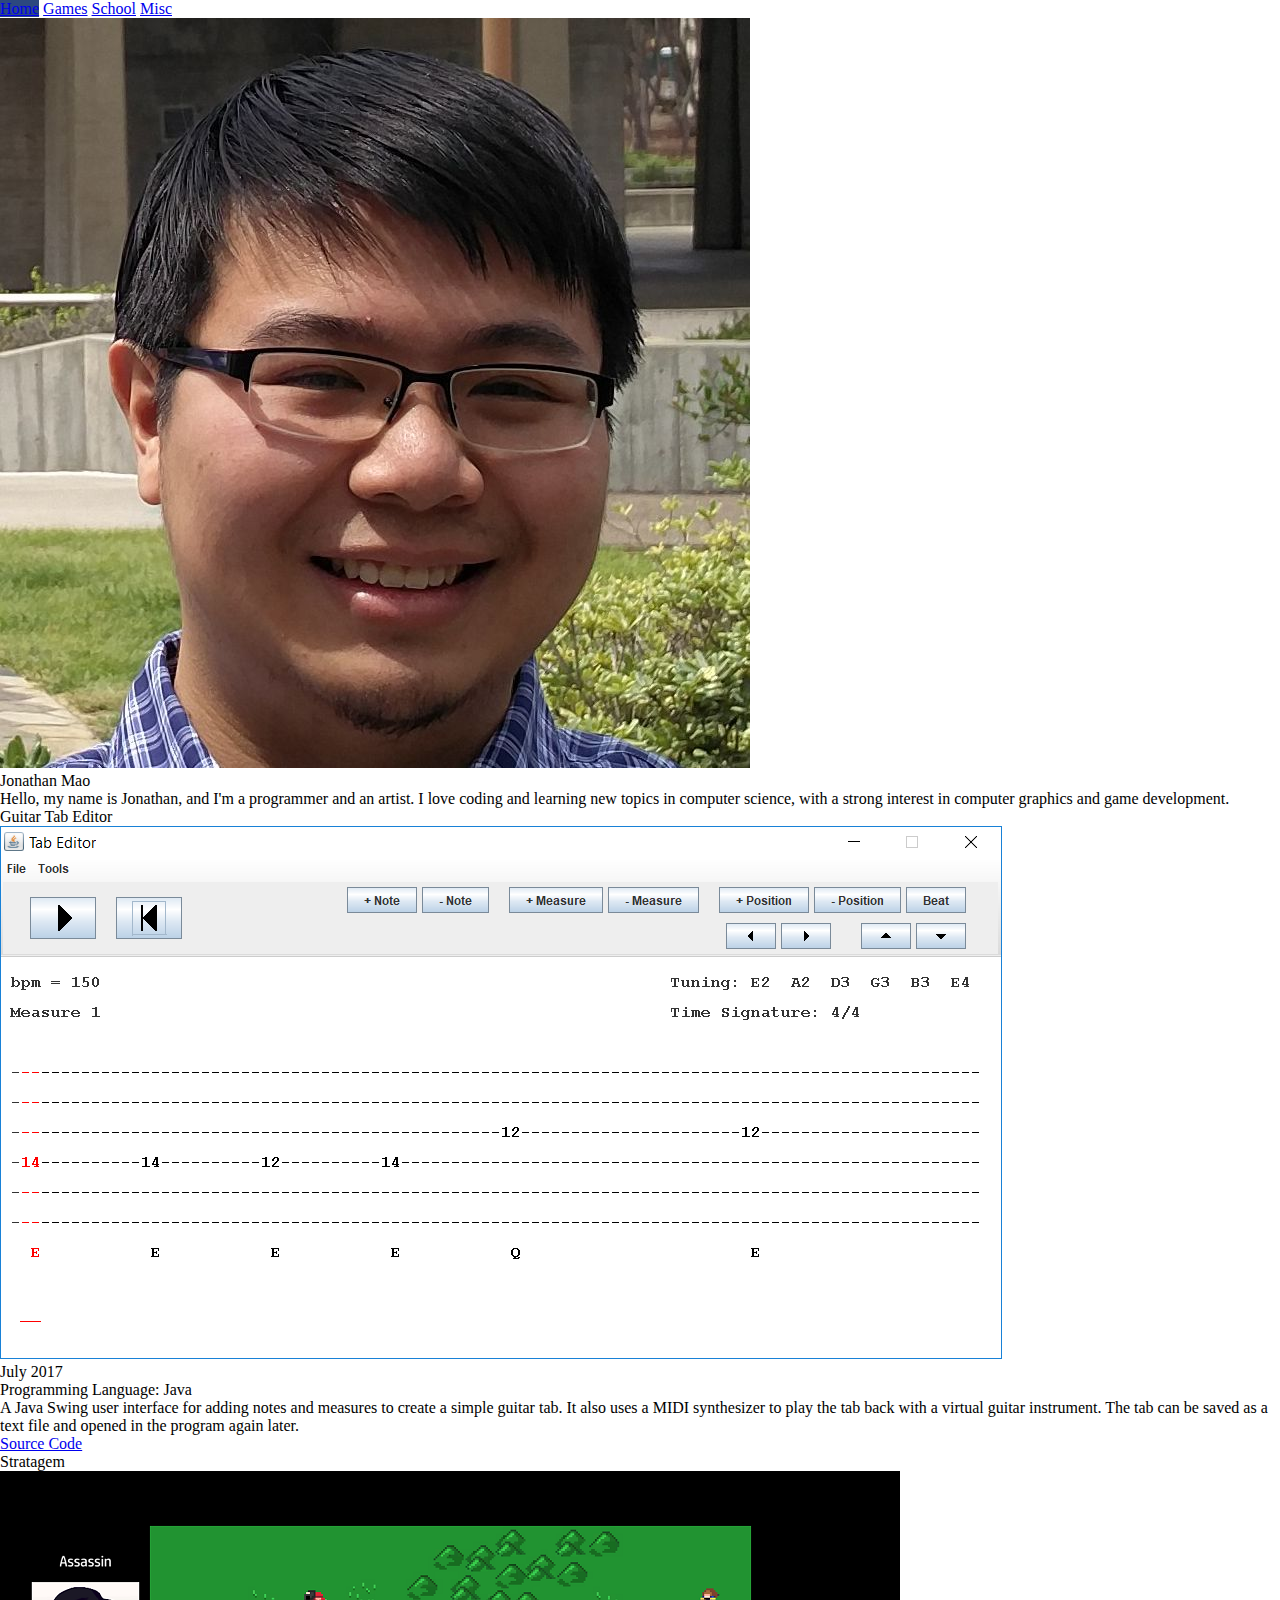
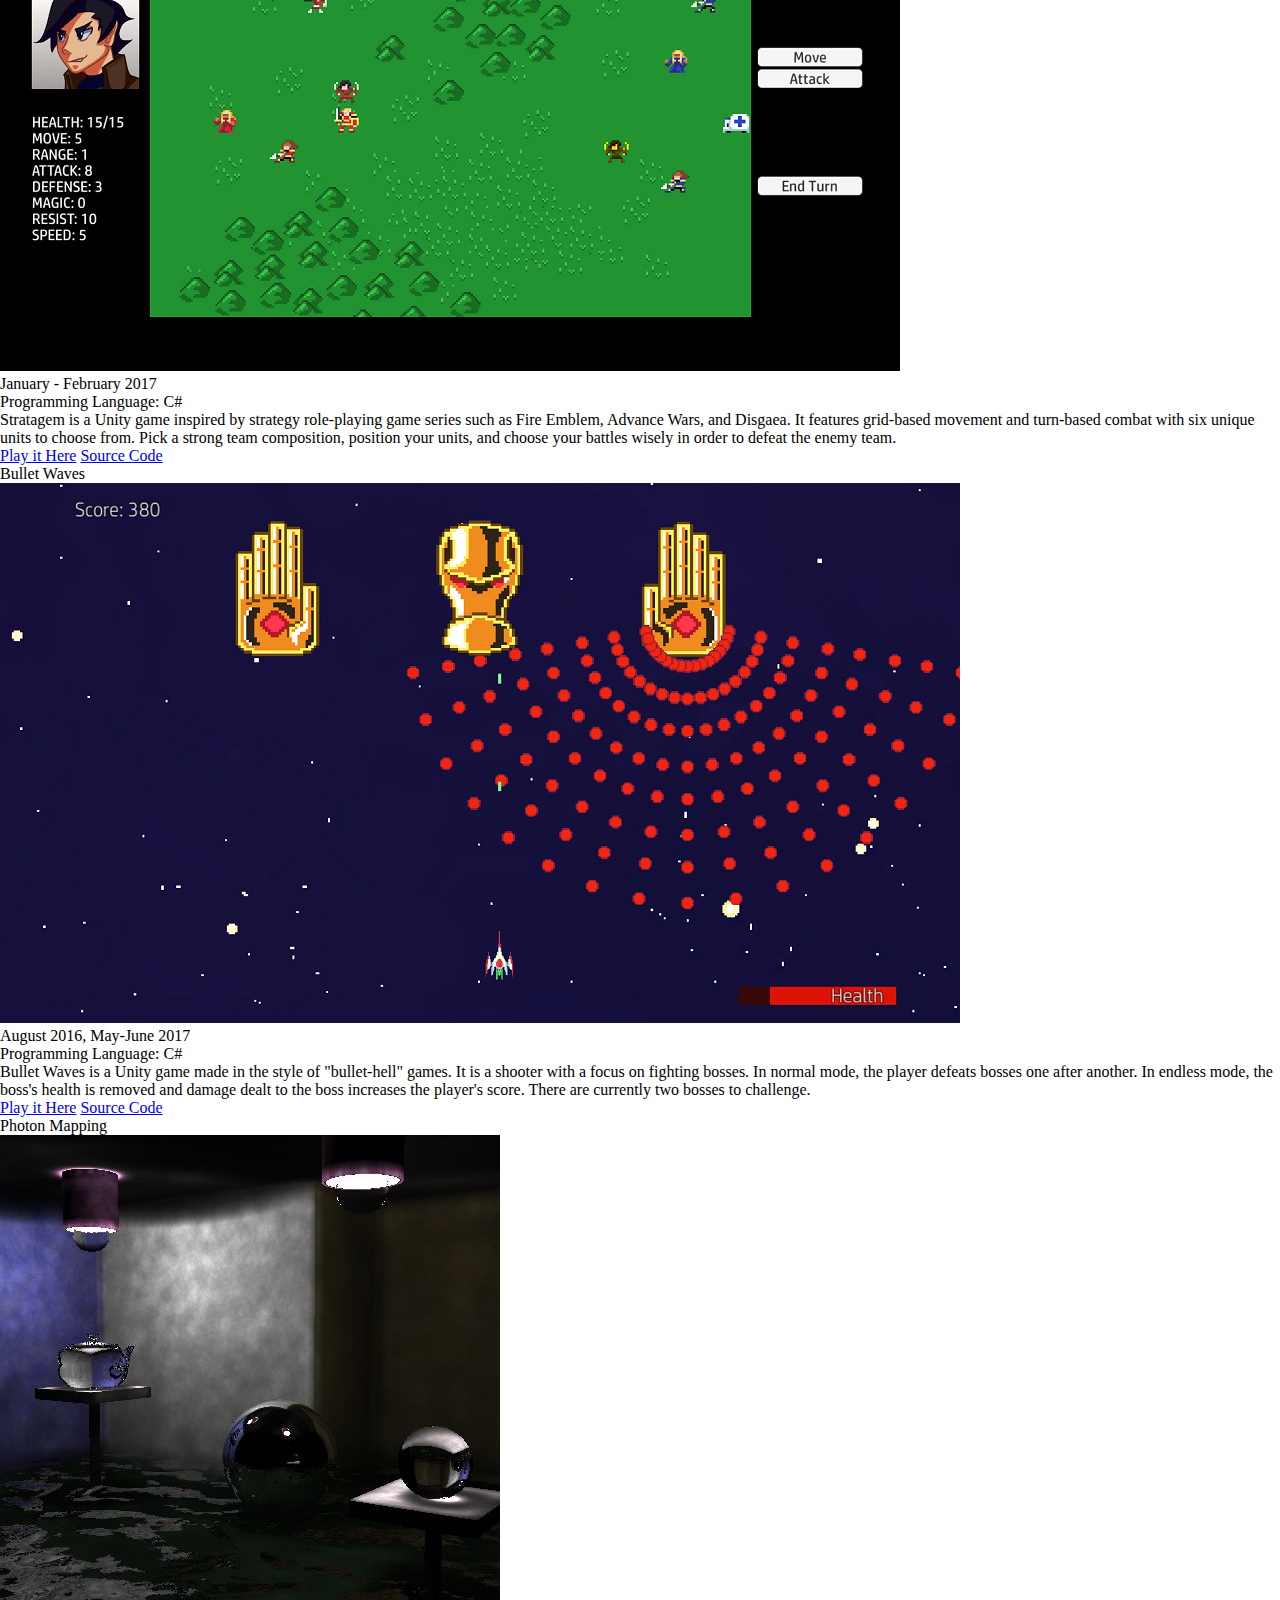
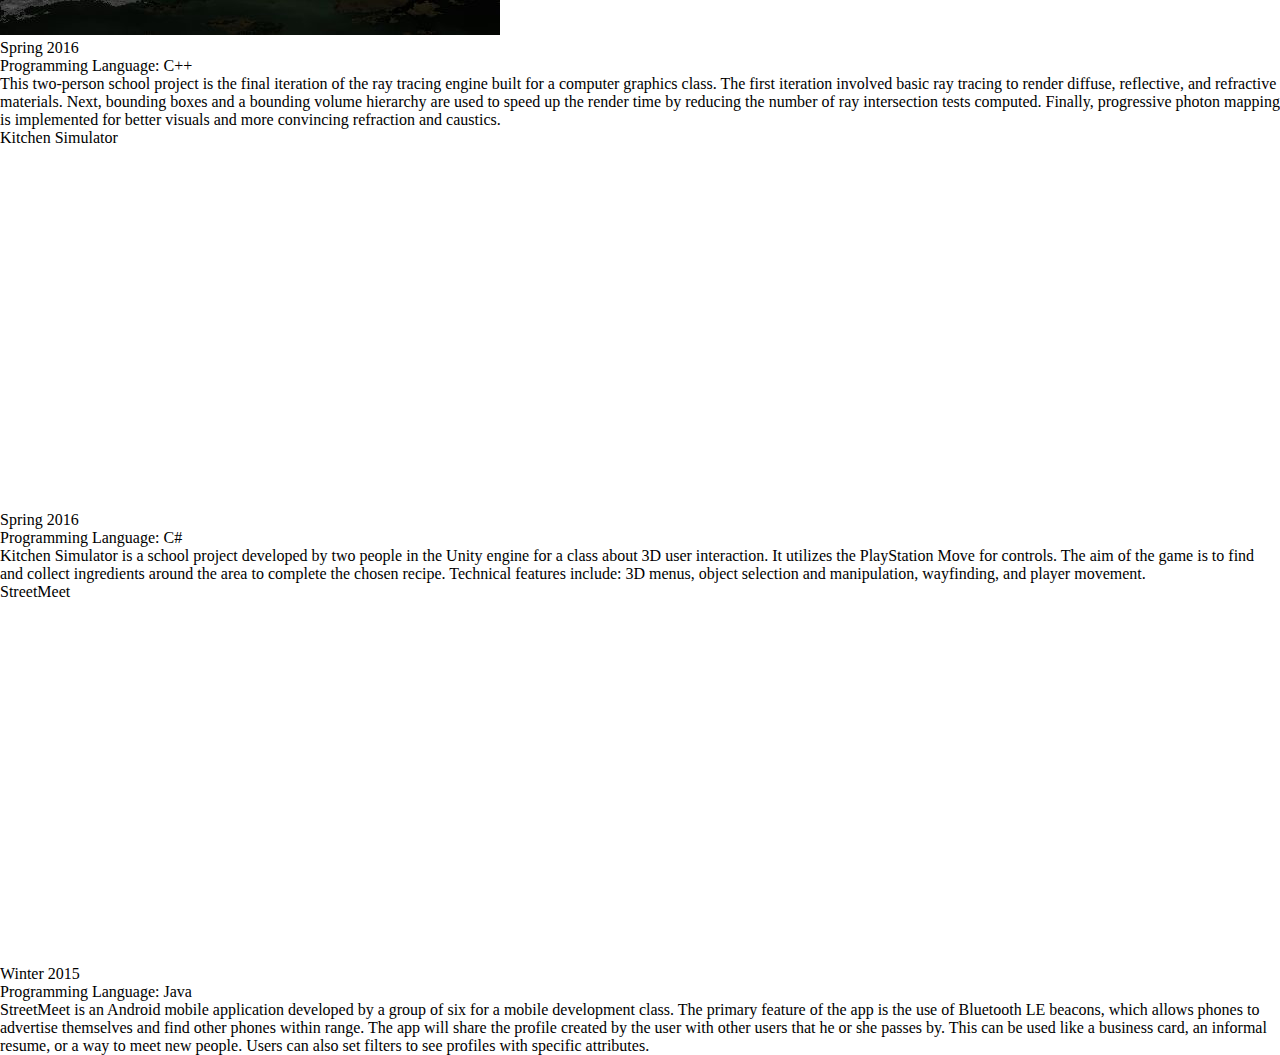
==== commit e256822e: "New site layout and organization" ====
--- a/index.html
+++ b/index.html
@@ -3,286 +3,137 @@
 
 <head>
 <meta name="viewport" content="width=device-width, initial-scale=0.5" charset="UTF-8" />
-<title> Homepage: jymao</title>
+<title>jymao: Home</title>
+<link rel="icon" href="pictures/favicon.png">
+<link href='https://fonts.googleapis.com/css?family=Electrolize' rel='stylesheet'>
+<link href="https://fonts.googleapis.com/css?family=Open+Sans" rel="stylesheet">
 <link rel="stylesheet" type="text/css" href="index_style.css">
 </head>
 
 <body>
 
-<header id="siteheader">
-	<div id="profilepic">
-		<img src="profile50.png" alt="profile" style="width:50px; height:50px;">
-	</div>
-	<h1> jymao </h1>
-</header>
-
-<div id="baten" class="bookmark"></div>
-
-<div id="container">
-<nav>
-<ul>
-	<li><h3>Personal Projects</h3></li>
-	<li><a href="#baten">BatenKaitosClone</a></li>
-	<li><a href="#guitar">GuitarTabEditor</a></li>
-	<li><a href="#stratagem">Stratagem</a></li>
-	<li><a href="#transcension">Transcension</a></li>
-	<li><a href="#bulletwaves">Bullet Waves</a></li>
-	<li><h3>School Projects</h3></li>
-	<li><a href="#photon">Photon Mapping</a></li>
-	<li><a href="#kitchen">Kitchen Simulator</a></li>
-	<li><a href="#streetmeet">StreetMeet</a></li>
-	<li><a href="#lightspeed">Light Speed</a></li>
-</ul>
-</nav>
-
-<section>
-
-<article>
-	<header>
-		<h2> BatenKaitosClone </h2> 
-	</header>
-	<div class="content">
-		<div class="pictures" style="height:350px;">
-			<img src="BatenKaitosClone.png" alt="BatenKaitosClone" style="width:560px; height:350px;">
+<div class="menu">
+	<a class="menu-item" style="background-color: rgb(44, 72, 127);" href="index.html">Home</a>
+	<a class="menu-item" href="games.html">Games</a>
+	<a class="menu-item" href="school.html">School</a>
+	<a class="menu-item" href="misc.html">Misc</a>
+</div>
+<div class="row">
+	<div class="column sidebar">
+		<div class="profile">
+			<img class="profile-pic" src="pictures/profile.jpeg" alt="profile">
 		</div>
-		<div class="description">
-			August 2017
-			<br>
-			Programming language: C#
-			<br>
-			<br>
-			A Unity game that recreates the turn-based battle system of Baten Kaitos: Eternal Wings and the Lost Ocean. 
-			The player first chooses a deck of cards called Magnus. 
-			When the battle begins, the player must choose a sequence of Magnus in time to attack the enemy or defend during the enemy's turn. 
-			Magnus can have different elements, and opposing elements such as fire and water cancel each other out during damage calculation. 
-			Bonuses to damage are given depending on the elements and numbers of the Magnus chosen in the combo.
-			<br>
-			<br>
-			<a href="https://github.com/jymao/BatenKaitosClone">Source code</a>
+		<div class="profile-name">Jonathan Mao</div>
+		<div class="horiz-line"></div>
+		<div class="introduction">
+			Hello, my name is Jonathan, and I'm a programmer and an artist. I love coding and learning new topics in computer science, 
+			with a strong interest in computer graphics and game development.
 		</div>
 	</div>
-</article>
-
-<div id="guitar" class="bookmark"></div>
-
-<article>
-	<header>
-		<h2> GuitarTabEditor </h2> 
-	</header>
-	<div class="content">
-		<div class="pictures" style="height:292px;">
-			<img src="GuitarTabEditor.png" alt="GuitarTabEditor" style="width:560px; height:292px;">
+	<div class="column main">
+		<div class="entry">
+			<div class="entry-title">Guitar Tab Editor</div>
+			<div class="entry-content">
+				<div class="content-media">
+					<img class="image" src="pictures/guitartab.png" alt="guitartab">
+				</div>
+				<div class="content-date">July 2017</div>
+				<div class="content-proglang">Programming Language: Java</div>
+				<div class="content-text">
+					A Java Swing user interface for adding notes and measures to create a simple guitar tab. 
+					It also uses a MIDI synthesizer to play the tab back with a virtual guitar instrument. 
+					The tab can be saved as a text file and opened in the program again later.
+					<br />
+					<a class="content-button" href="https://github.com/jymao/GuitarTabEditor" target="_blank">Source Code</a>
+				</div>
+			</div>
 		</div>
-		<div class="description">
-			July 2017
-			<br>
-			Programming language: Java
-			<br>
-			<br>
-			The program provides a user interface for adding notes and measures to create a simple guitar tab.
-			It also uses a MIDI synthesizer to play the tab with a guitar sound. The tab can be saved as a
-			text file and opened in the program again later.
-			<br>
-			<br>
-			<a href="https://github.com/jymao/GuitarTabEditor">Source code</a>
+		<div class="entry">
+			<div class="entry-title">Stratagem</div>
+			<div class="entry-content">
+				<div class="content-media">
+					<img class="image" src="pictures/stratagem.png" alt="stratagem">
+				</div>
+				<div class="content-date">January - February 2017</div>
+				<div class="content-proglang">Programming Language: C#</div>
+				<div class="content-text">
+					Stratagem is a Unity game inspired by strategy role-playing game series such as Fire Emblem, 
+					Advance Wars, and Disgaea. It features grid-based movement and turn-based combat with six unique 
+					units to choose from. Pick a strong team composition, position your units, and choose your battles 
+					wisely in order to defeat the enemy team.
+					<br />
+					<a class="content-button" href="https://jymao.github.io/Stratagem/" target="_blank">Play it Here</a>
+					<a class="content-button" href="https://github.com/jymao/Stratagem" target="_blank">Source Code</a>
+				</div>
+			</div>
+		</div>
+		<div class="entry">
+			<div class="entry-title">Bullet Waves</div>
+			<div class="entry-content">
+				<div class="content-media">
+					<img class="image" src="pictures/bulletwaves.png" alt="bulletwaves">
+				</div>
+				<div class="content-date">August 2016, May-June 2017</div>
+				<div class="content-proglang">Programming Language: C#</div>
+				<div class="content-text">
+					Bullet Waves is a Unity game made in the style of "bullet-hell" games. 
+					It is a shooter with a focus on fighting bosses. In normal mode, the player defeats bosses one after another. 
+					In endless mode, the boss's health is removed and damage dealt to the boss increases the player's score. 
+					There are currently two bosses to challenge.
+					<br />
+					<a class="content-button" href="https://jymao.github.io/BulletWaves/" target="_blank">Play it Here</a>
+					<a class="content-button" href="https://github.com/jymao/BulletWaves" target="_blank">Source Code</a>
+				</div>
+			</div>
+		</div>
+		<div class="entry">
+			<div class="entry-title">Photon Mapping</div>
+			<div class="entry-content">
+				<div class="content-media">
+					<img class="image" src="pictures/photon.jpeg" alt="photon">
+				</div>
+				<div class="content-date">Spring 2016</div>
+				<div class="content-proglang">Programming Language: C++</div>
+				<div class="content-text">
+					This two-person school project is the final iteration of the ray tracing engine built for a computer graphics class. 
+					The first iteration involved basic ray tracing to render diffuse, reflective, and refractive materials. 
+					Next, bounding boxes and a bounding volume hierarchy are used to speed up the render time by reducing the number of ray intersection tests computed. Finally, progressive photon mapping is implemented for better visuals and more convincing refraction and caustics.
+				</div>
+			</div>
+		</div>
+		<div class="entry">
+			<div class="entry-title">Kitchen Simulator</div>
+			<div class="entry-content">
+				<div class="content-media">
+					<iframe class="video" width="640" height="360" src="https://www.youtube.com/embed/fKELYxZDBCE" frameborder="0" allowfullscreen></iframe>
+				</div>
+				<div class="content-date">Spring 2016</div>
+				<div class="content-proglang">Programming Language: C#</div>
+				<div class="content-text">
+					Kitchen Simulator is a school project developed by two people in the Unity engine for a class about 3D user interaction. 
+					It utilizes the PlayStation Move for controls. 
+					The aim of the game is to find and collect ingredients around the area to complete the chosen recipe. 
+					Technical features include: 3D menus, object selection and manipulation, wayfinding, and player movement.
+				</div>
+			</div>
+		</div>
+		<div class="entry">
+			<div class="entry-title">StreetMeet</div>
+			<div class="entry-content">
+				<div class="content-media">
+					<iframe class="video" width="640" height="360" src="https://www.youtube.com/embed/7_F9lewPmBw" frameborder="0" allowfullscreen></iframe>
+				</div>
+				<div class="content-date">Winter 2015</div>
+				<div class="content-proglang">Programming Language: Java</div>
+				<div class="content-text">
+					StreetMeet is an Android mobile application developed by a group of six for a mobile development class. 
+					The primary feature of the app is the use of Bluetooth LE beacons, which allows phones to advertise themselves and find other phones within range. The app will share the profile created by the user with other users that he or she passes by. 
+					This can be used like a business card, an informal resume, or a way to meet new people. 
+					Users can also set filters to see profiles with specific attributes.
+				</div>
+			</div>
 		</div>
 	</div>
-</article>
-
-<div id="stratagem" class="bookmark"></div>
-
-<article>
-	<header>
-		<h2> Stratagem </h2> 
-	</header>
-	<div class="content">
-		<div class="pictures" style="height:292px;">
-			<img src="Stratagem.png" alt="Stratagem" style="width:560px; height:292px;">
-		</div>
-		<div class="description">
-			January - February 2017
-			<br>
-			Programming language: C#
-			<br>
-			<br>
-			Stratagem is a Unity game inspired by strategy role-playing game series such as Fire Emblem, Advance Wars, and Disgaea.
-			It features grid-based movement and turn-based combat with six unique units to choose from. Pick a strong team composition,
-			position your units, and choose your battles wisely in order to defeat the enemy team.
-			<br>
-			<br>
-			<a href="https://jymao.github.io/Stratagem/">Play it here</a>
-			<br>
-			<br>
-			<a href="https://github.com/jymao/Stratagem">Source code for game scripts</a>
-		</div>
-	</div>
-</article>
-
-<div id="transcension" class="bookmark"></div>
-
-<article>
-	<header>
-		<h2> Transcension </h2> 
-	</header>
-	<div class="content">
-		<div class="pictures" style="height:349px;">
-			<img src="Transcension.png" alt="Transcension" style="width:560px; height:349px;">
-		</div>
-		<div class="description">
-			October - November 2016
-			<br>
-			Programming language: C#
-			<br>
-			<br>
-			Transcension is a 2D Unity game in which the objective is to defeat all enemies on the current
-			floor to progress to the next one. Each floor is randomly generated by choosing a rock pattern from
-			predefined ones and by choosing an enemy type and how many to spawn. The number of enemies and the chance of
-			spawning a more difficult type increases as the player clears more floors.
-			<br>
-			<br>
-			<a href="https://jymao.github.io/TranscensionGame/">Play it here</a>
-			<br>
-			<br>
-			<a href="https://github.com/jymao/TranscensionGame">Source code for game scripts</a>
-		</div>
-	</div>
-</article>
-
-<div id="bulletwaves" class="bookmark"></div>
-
-<article>
-	<header>
-		<h2> Bullet Waves </h2> 
-	</header>
-	<div class="content">
-		<div class="pictures" style="height:430px;">
-			<img src="BulletWaves.png" alt="BulletWaves" style="width:560px; height:430px;">
-		</div>
-		<div class="description">
-			August 2016, May-June 2017
-			<br>
-			Programming language: C#
-			<br>
-			<br>
-			Bullet Waves is a personal 2D Unity game made in the style of "bullet-hell" games. It is a shooter with
-			a focus on fighting bosses. In normal mode, the player defeats bosses one after another. In endless mode,
-			the boss's health is removed and damage dealt to the boss increases the player's score. There are currently
-			two bosses to challenge.
-			<br>
-			<br>
-			<a href="https://jymao.github.io/BulletWaves/">Play it here</a>
-			<br>
-			<br>
-			<a href="https://github.com/jymao/BulletWaves">Source code for game scripts</a>
-		</div>
-	</div>
-</article>
-
-<div id="photon" class="bookmark"></div>
-
-<article>
-	<header>
-		<h2> Computer Graphics Rendering Final Project: Photon Mapping </h2>
-	</header>
-	<div class="content">
-		<div class="pictures" style="height:569px;">
-			<img src="photonmapping.png" alt="Photon Mapping" style="width:560px; height:569px;">
-		</div>
-		<div class="description">
-			Spring 2016
-			<br>
-			Programming language: C++
-			<br>
-			<br>
-			This two-person project is the final iteration of the ray tracing engine built for the class.
-			The first iteration involved basic ray tracing to render diffuse, reflective, and refractive
-			materials. Next, bounding boxes and a bounding volume hierarchy are used to speed up the
-			render time by reducing the number of ray intersection tests computed. Finally, progressive
-			photon mapping is implemented for better visuals and more convincing refraction and caustics.
-		</div>
-	</div>
-</article>
-
-<div id="kitchen" class="bookmark"></div>
-
-<article>
-	<header>
-		<h2> 3D User Interaction Final Project: Kitchen Simulator </h2>
-	</header>
-	<div class="content">
-		<div class="video">
-			<iframe width="560" height="315" src="https://www.youtube.com/embed/fKELYxZDBCE" frameborder="0" allowfullscreen></iframe>
-		</div>
-		<div class="description">
-			Spring 2016
-			<br>
-			Programming language: C#
-			<br>
-			<br>
-			Kitchen Simulator is a game developed by two people in the Unity engine and utilizes
-			the PlayStation Move for controls. The aim of the game is to find and collect ingredients around
-			the area to complete the chosen recipe. Technical features include: 3D menus, object selection and
-			manipulation, wayfinding, and player movement.
-		</div>
-	</div>
-</article>
-
-<div id="streetmeet" class="bookmark"></div>
-
-<article>
-	<header>
-		<h2> Mobile Programming Final Project: StreetMeet </h2>
-	</header>
-	<div class="content">
-		<div class="video">
-			<iframe width="560" height="315" src="https://www.youtube.com/embed/7_F9lewPmBw" frameborder="0" allowfullscreen></iframe>
-		</div>
-		<div class="description">
-			Winter 2015
-			<br>
-			Programming language: Java
-			<br>
-			<br>
-			StreetMeet is an Android mobile application developed by a group of six for 
-			a mobile development class. The primary feature of the app is the use of Bluetooth LE
-			beacons, which allows phones to advertise themselves and find other phones within range.
-			The app will share the profile created by the user with other users that he or she passes by.
-			This can be used like a business card, an informal resume, or a way to meet new people. Users
-			can also set filters to see profiles with specific attributes.
-			<br>
-			<br>
-			<a href="https://github.com/smahbod2014/StreetClash">Source code</a>
-		</div>
-	</div>
-</article>
-
-<div id="lightspeed" class="bookmark"></div>
-
-<article>
-	<header>
-		<h2> Computer Graphics Final Project: Light Speed </h2>
-	</header>
-	<div class="content">
-		<div class="video">
-			<iframe width="560" height="315" src="https://www.youtube.com/embed/Apu02wmjXAg" frameborder="0" allowfullscreen></iframe>
-		</div>
-		<div class="description">
-			Spring 2015
-			<br>
-			Programming language: C++
-			<br>
-			<br>
-			Light Speed is a two-person project that builds on the OpenGL graphics engine developed
-			throughout the school quarter while featuring a minigame of a tank dodging beams from
-			UFOs. The main features showcased are: per-pixel texture lighting, asteroids in the background
-			that are generated as particle effects, initial camera movement using a Bezier curve path, and
-			bounding sphere collision detection for the UFOs.
-		</div>
-	</div>
-</article>
-
-</section>
-
 </div>
 
 </body>
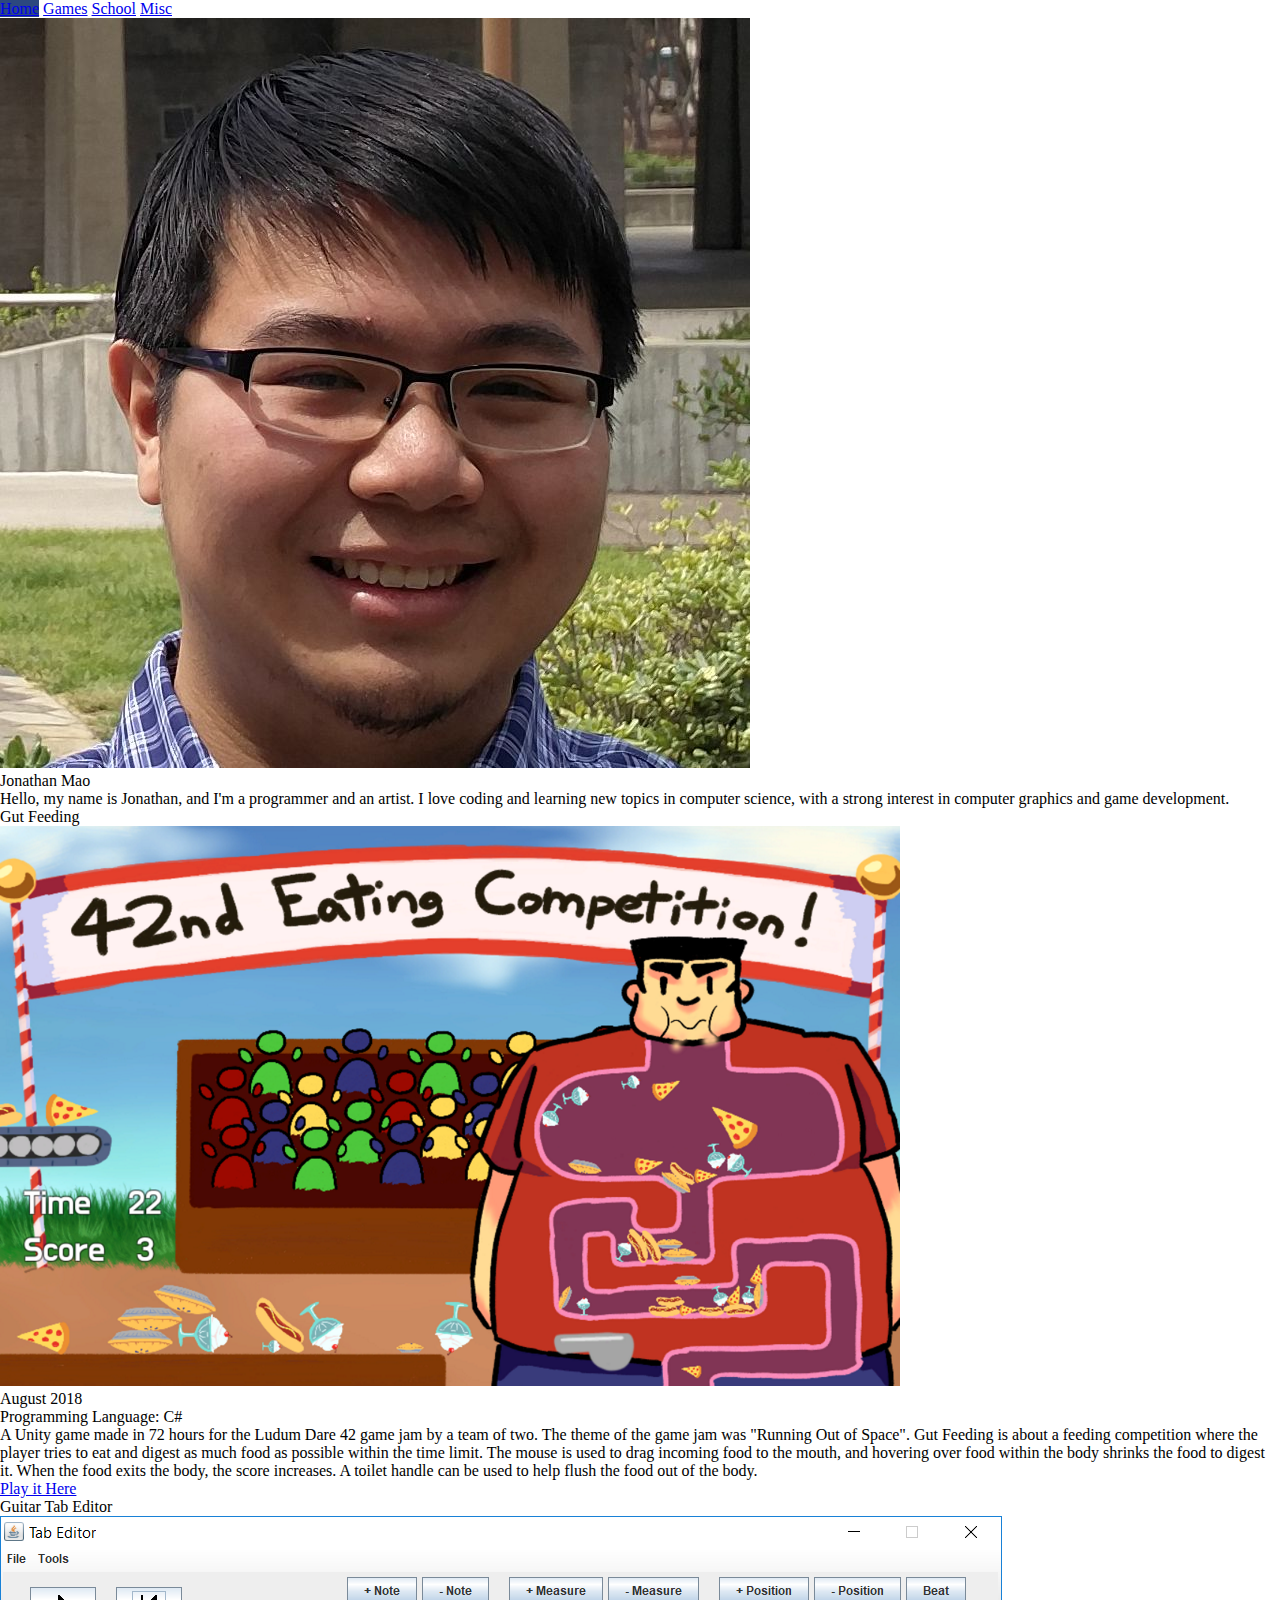
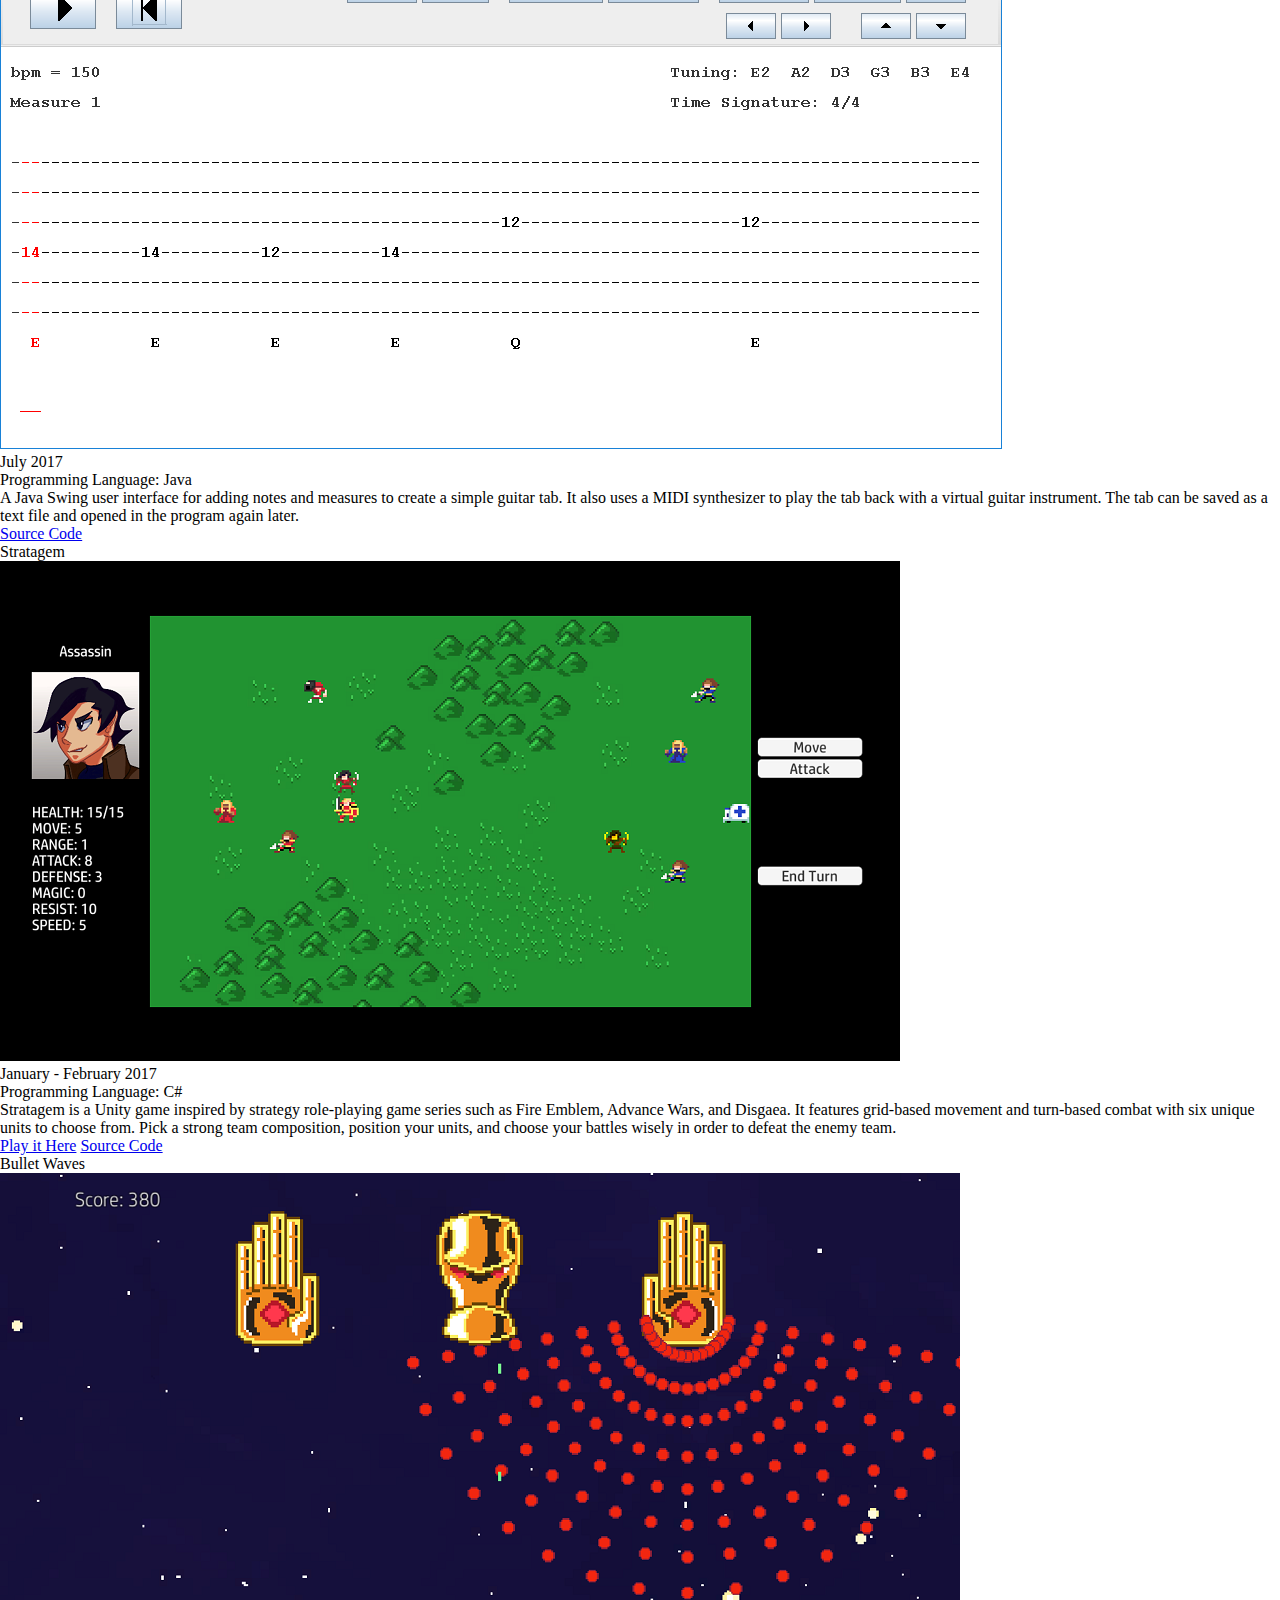
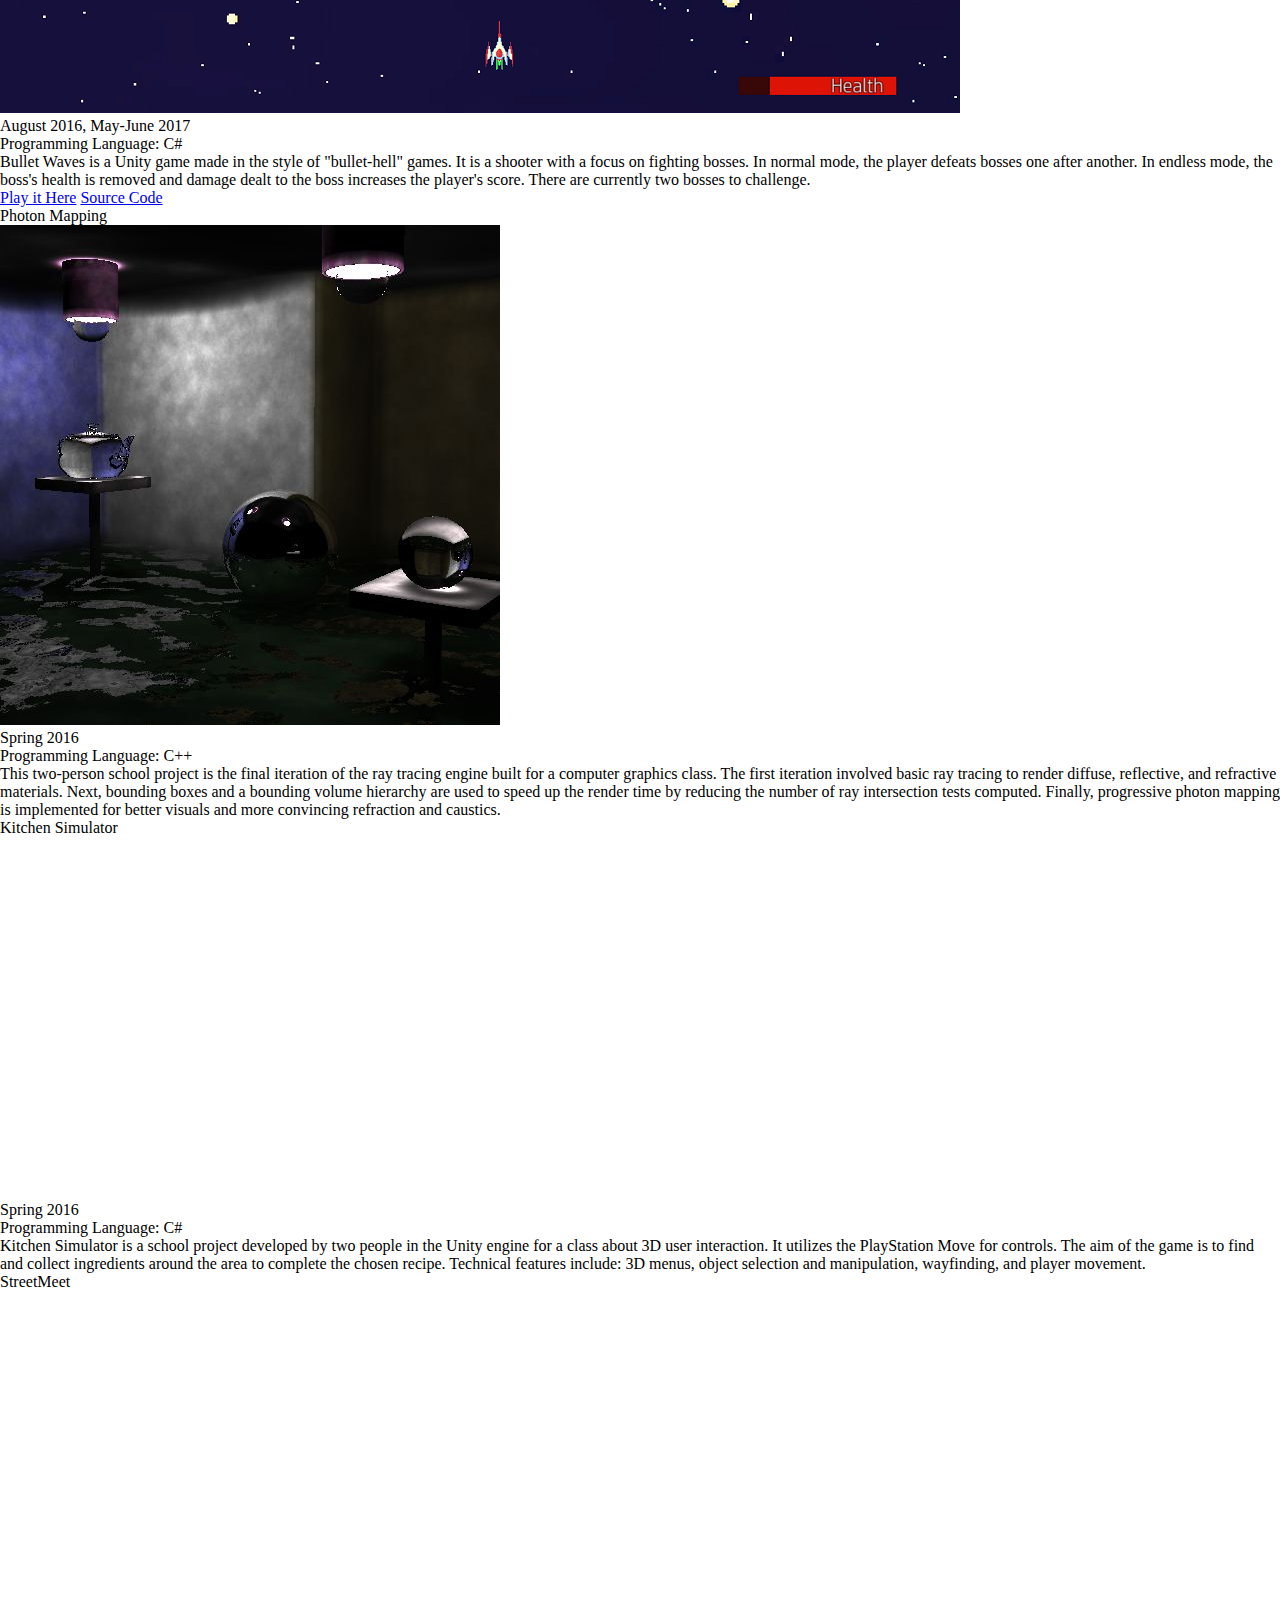
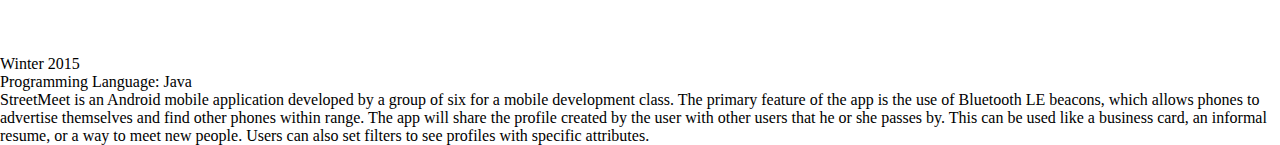
==== commit e0e64fee: "Added Gut Feeding" ====
--- a/index.html
+++ b/index.html
@@ -31,6 +31,24 @@
 		</div>
 	</div>
 	<div class="column main">
+		<div class="entry">
+			<div class="entry-title">Gut Feeding</div>
+			<div class="entry-content">
+				<div class="content-media">
+					<img class="image" src="pictures/gutfeeding.png" alt="gutfeeding">
+				</div>
+				<div class="content-date">August 2018</div>
+				<div class="content-proglang">Programming Language: C#</div>
+				<div class="content-text">
+					A Unity game made in 72 hours for the Ludum Dare 42 game jam by a team of two. The theme of the game jam was "Running Out of Space". 
+					Gut Feeding is about a feeding competition where the player tries to eat and digest as much food as possible within the time limit. 
+					The mouse is used to drag incoming food to the mouth, and hovering over food within the body shrinks the food to digest it. When the 
+					food exits the body, the score increases. A toilet handle can be used to help flush the food out of the body.
+					<br />
+					<a class="content-button" href="https://mugenmagnus.itch.io/gut-feeding" target="_blank">Play it Here</a>
+				</div>
+			</div>
+		</div>
 		<div class="entry">
 			<div class="entry-title">Guitar Tab Editor</div>
 			<div class="entry-content">
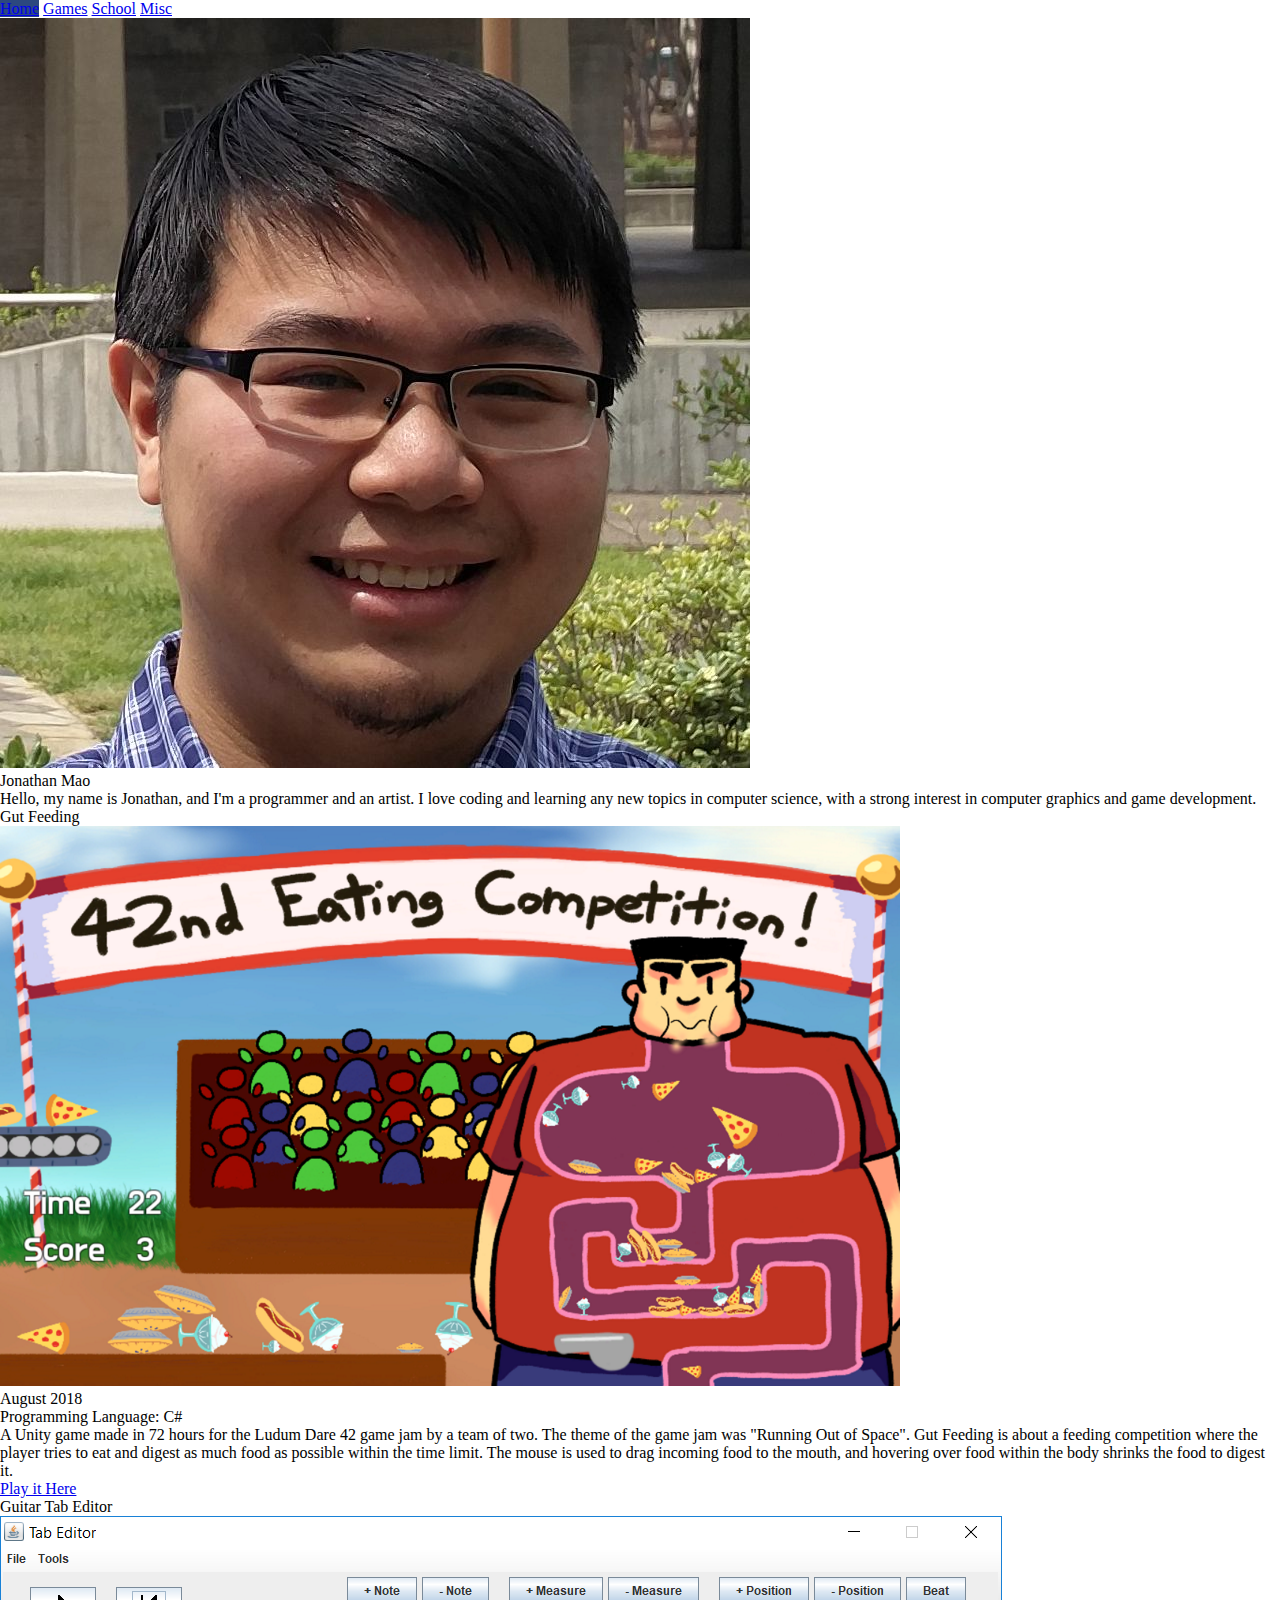
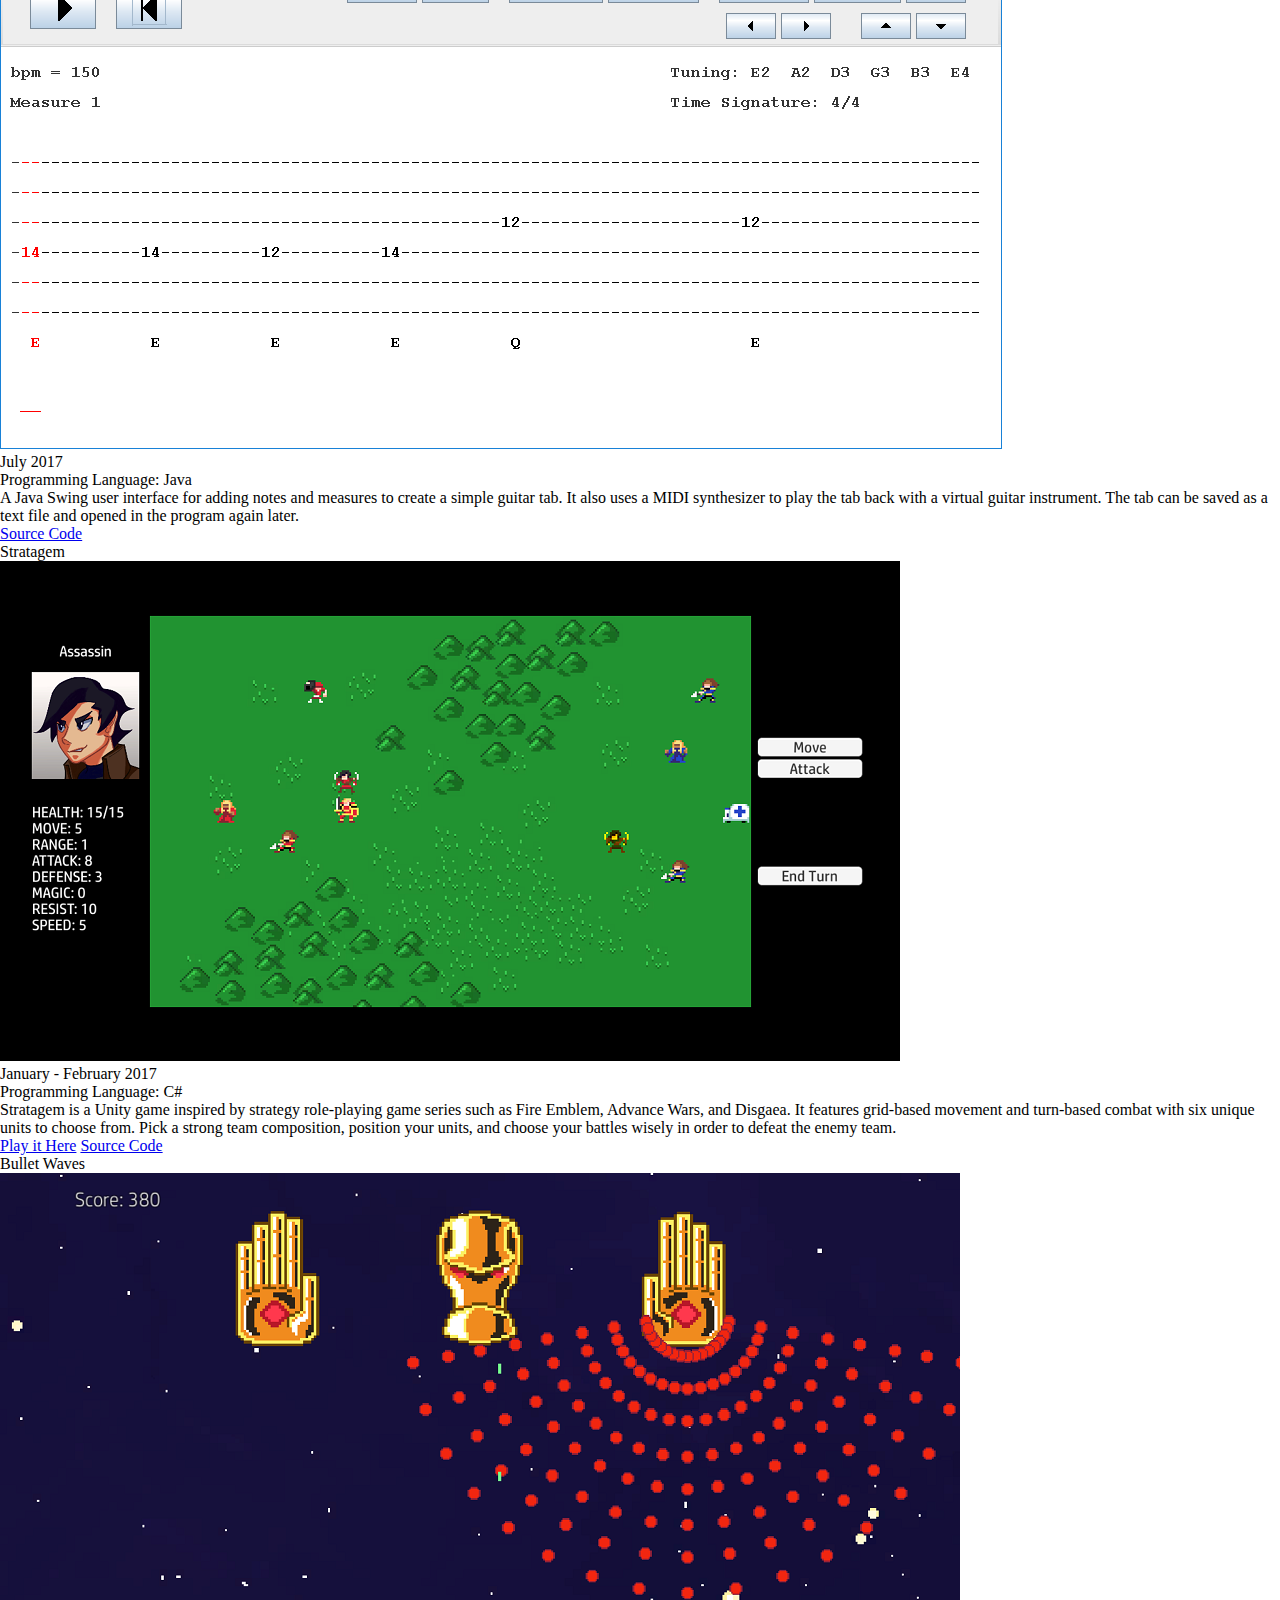
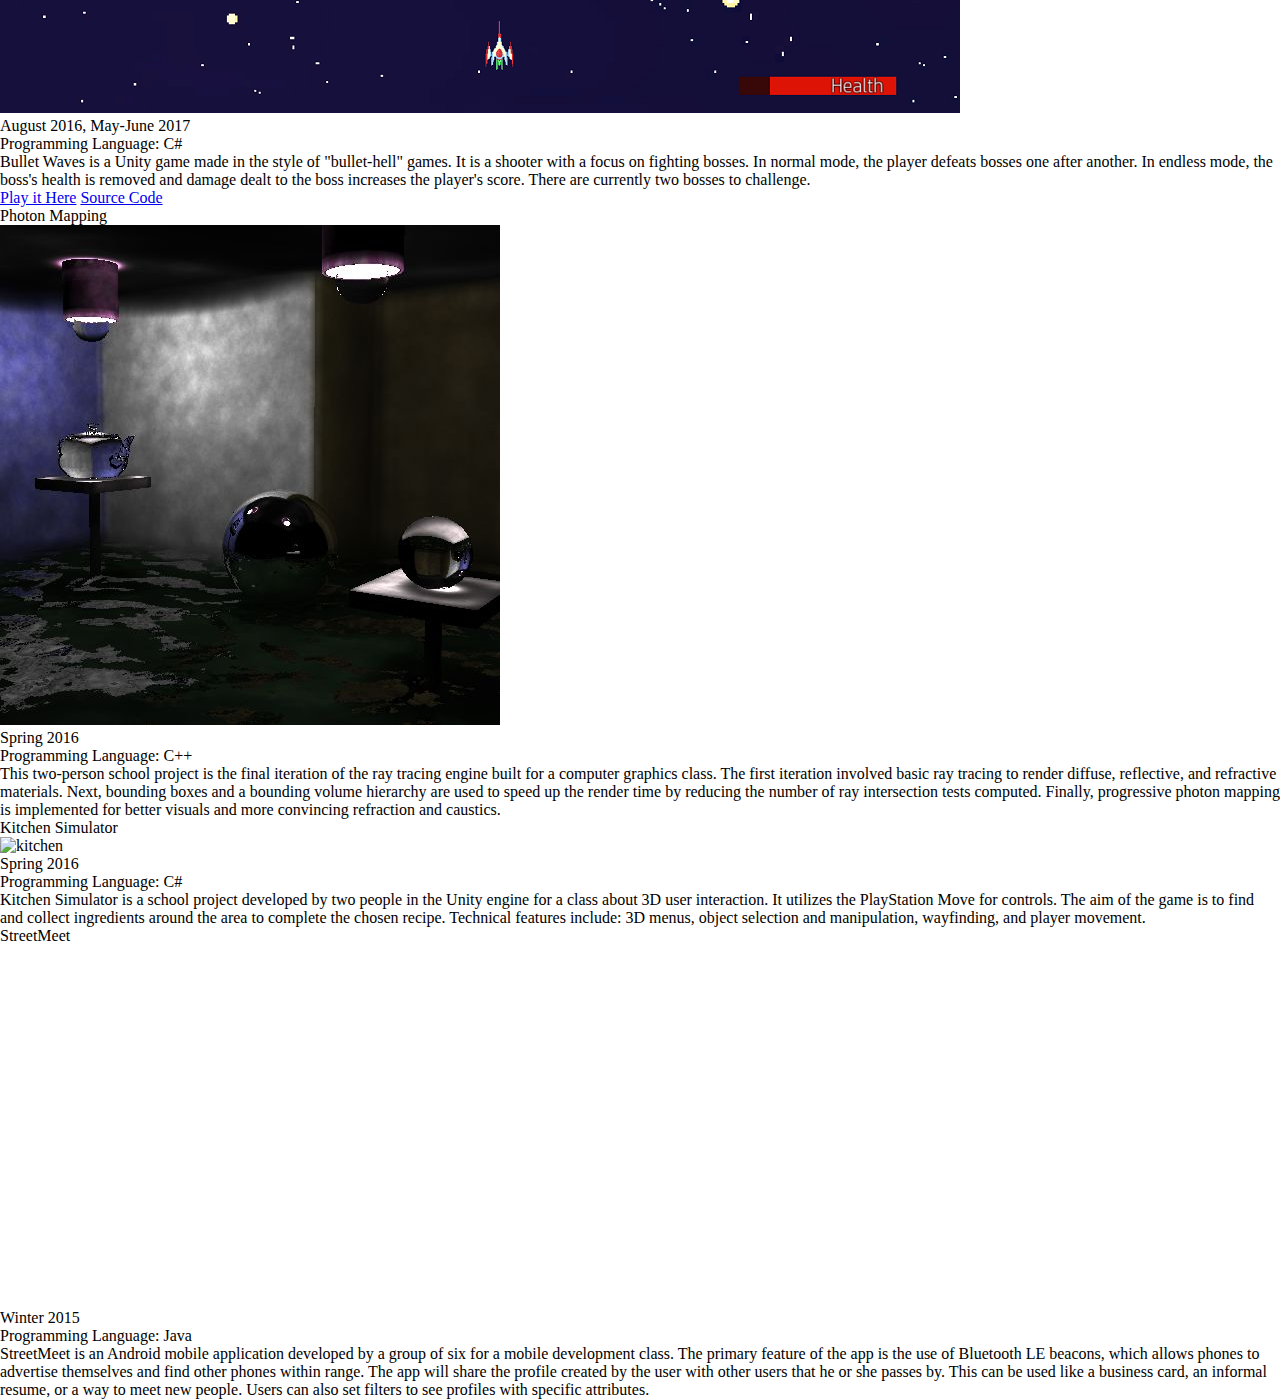
==== commit 37d048fd: "Update broken kitchen sim video to image" ====
--- a/index.html
+++ b/index.html
@@ -26,7 +26,7 @@
 		<div class="profile-name">Jonathan Mao</div>
 		<div class="horiz-line"></div>
 		<div class="introduction">
-			Hello, my name is Jonathan, and I'm a programmer and an artist. I love coding and learning new topics in computer science, 
+			Hello, my name is Jonathan, and I'm a programmer and an artist. I love coding and learning any new topics in computer science, 
 			with a strong interest in computer graphics and game development.
 		</div>
 	</div>
@@ -42,8 +42,7 @@
 				<div class="content-text">
 					A Unity game made in 72 hours for the Ludum Dare 42 game jam by a team of two. The theme of the game jam was "Running Out of Space". 
 					Gut Feeding is about a feeding competition where the player tries to eat and digest as much food as possible within the time limit. 
-					The mouse is used to drag incoming food to the mouth, and hovering over food within the body shrinks the food to digest it. When the 
-					food exits the body, the score increases. A toilet handle can be used to help flush the food out of the body.
+					The mouse is used to drag incoming food to the mouth, and hovering over food within the body shrinks the food to digest it.
 					<br />
 					<a class="content-button" href="https://mugenmagnus.itch.io/gut-feeding" target="_blank">Play it Here</a>
 				</div>
@@ -123,7 +122,7 @@
 			<div class="entry-title">Kitchen Simulator</div>
 			<div class="entry-content">
 				<div class="content-media">
-					<iframe class="video" width="640" height="360" src="https://www.youtube.com/embed/fKELYxZDBCE" frameborder="0" allowfullscreen></iframe>
+					<img class="image" src="pictures/kitchensim.jpeg" alt="kitchen">
 				</div>
 				<div class="content-date">Spring 2016</div>
 				<div class="content-proglang">Programming Language: C#</div>
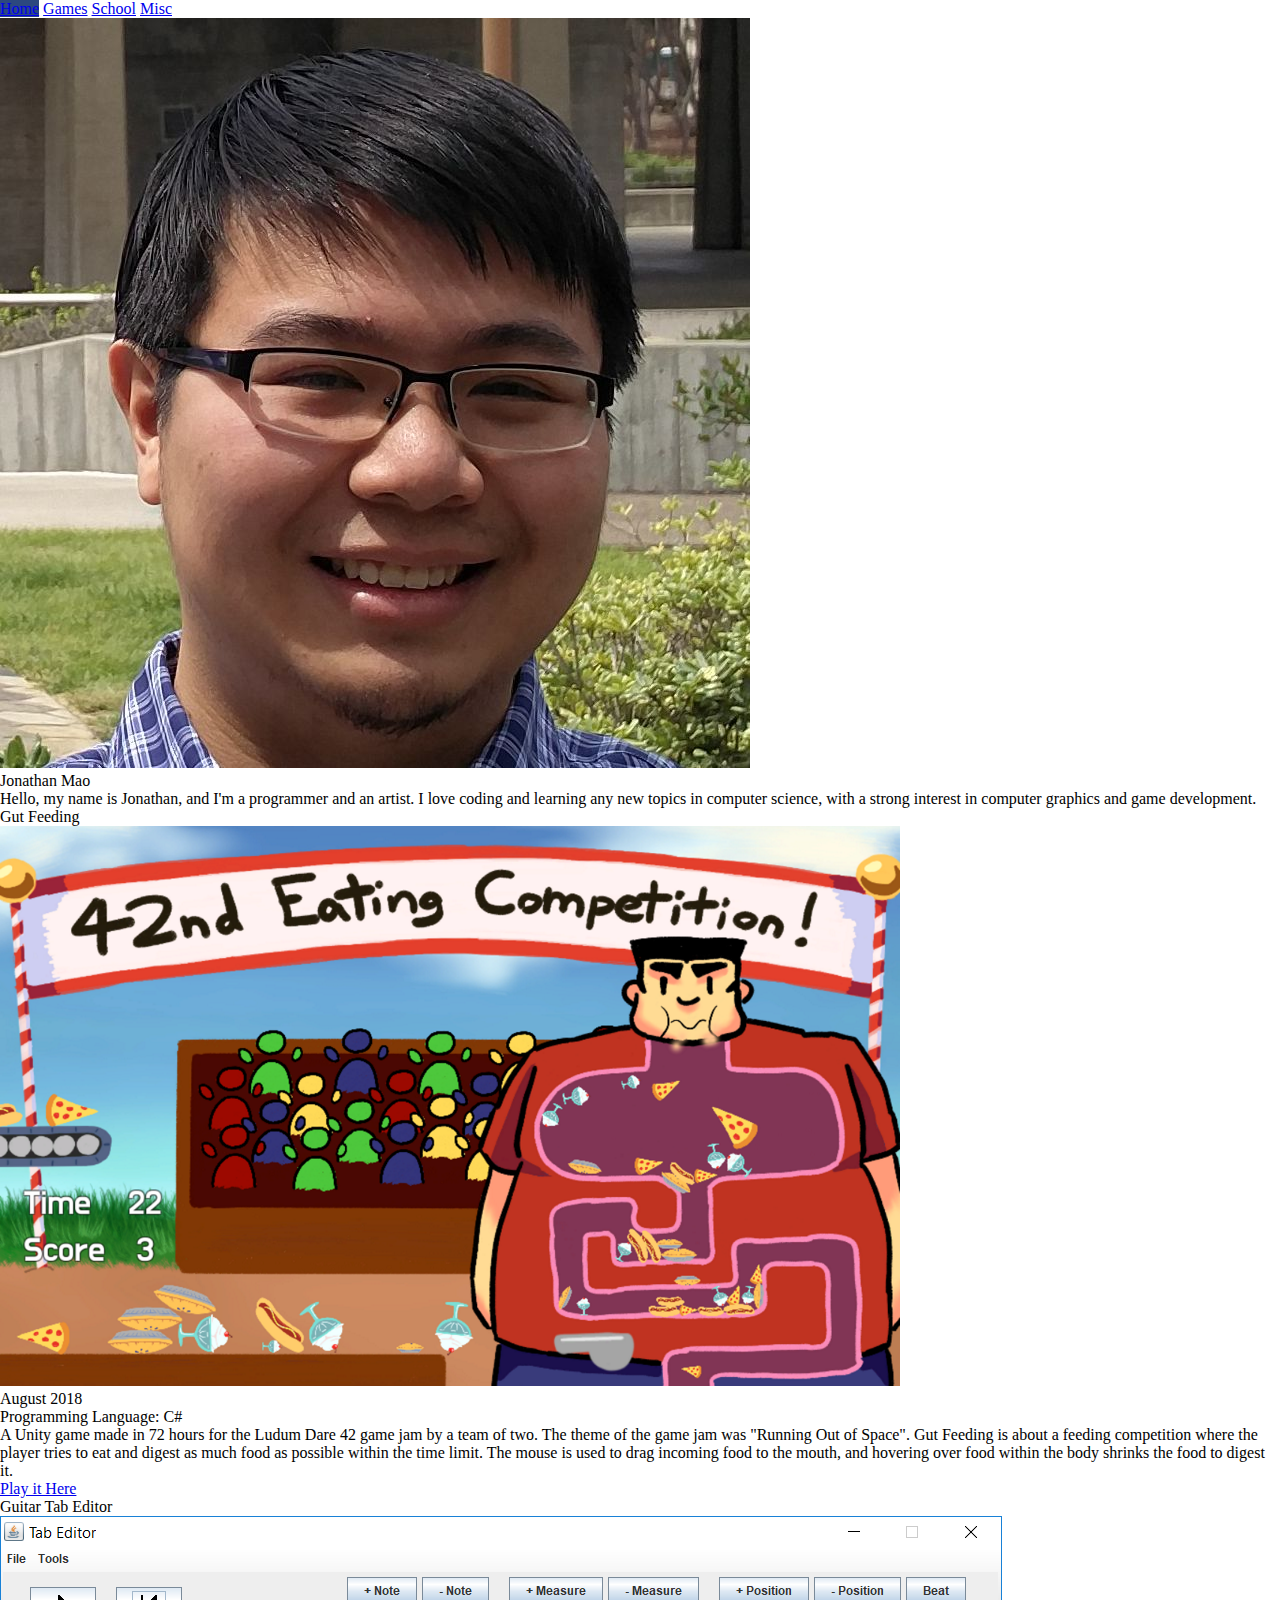
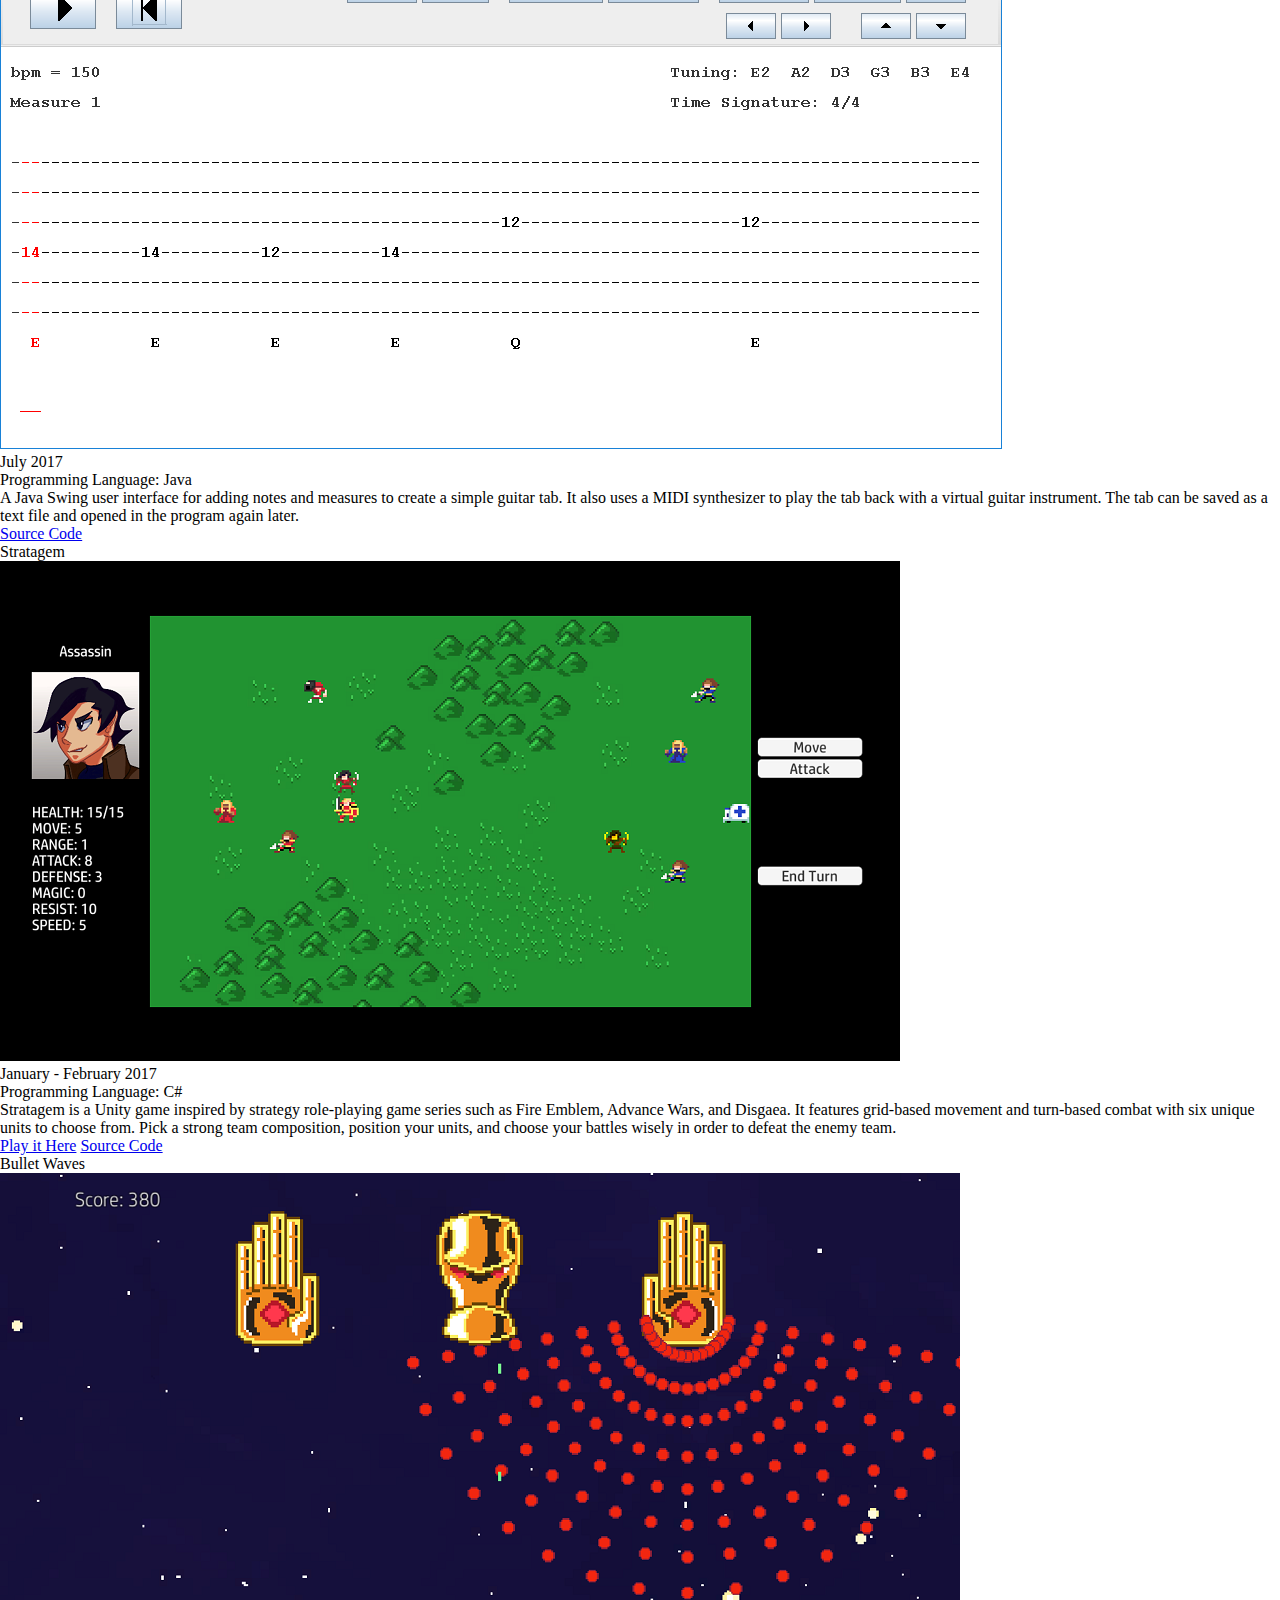
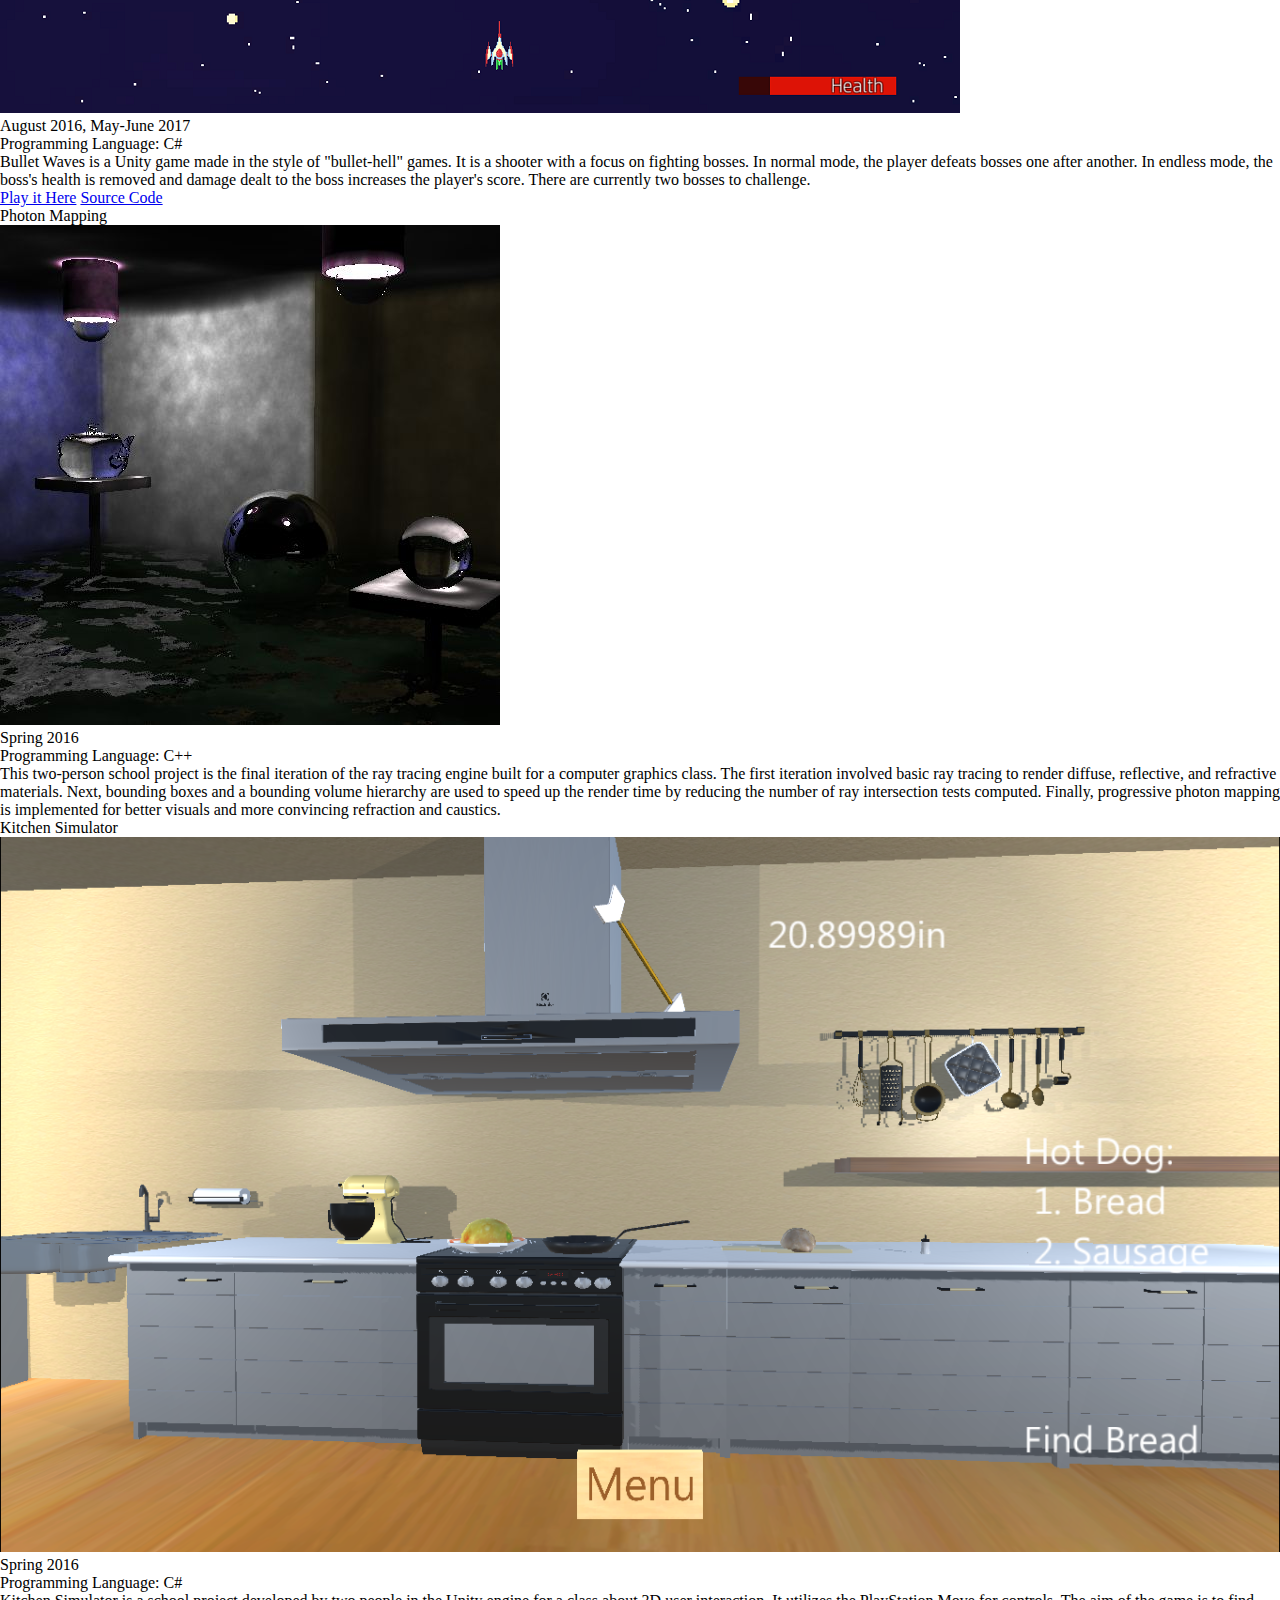
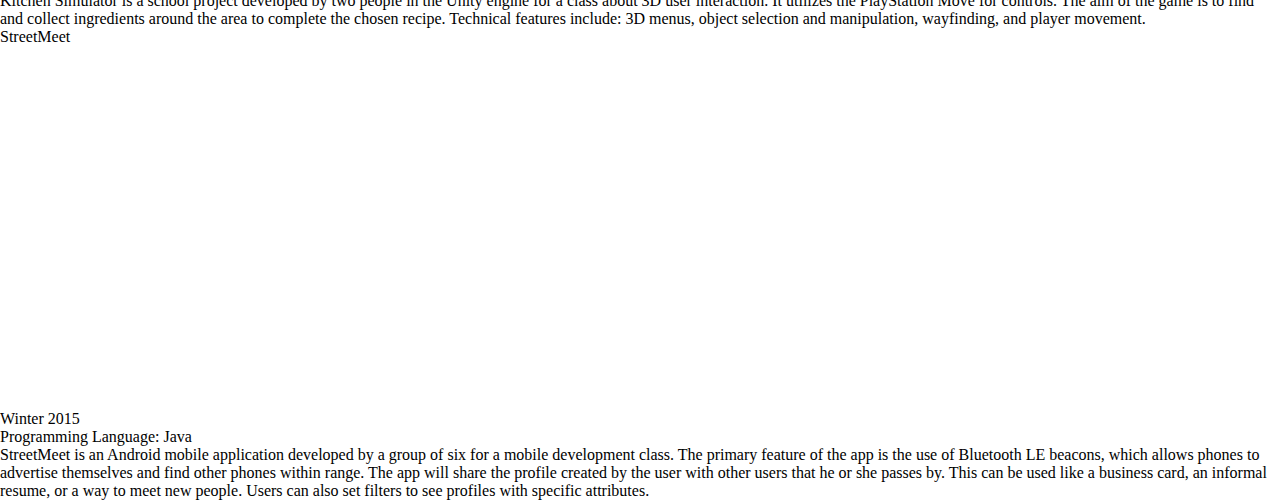
==== commit 742b1902: "Fixed image filepath" ====
--- a/index.html
+++ b/index.html
@@ -122,7 +122,7 @@
 			<div class="entry-title">Kitchen Simulator</div>
 			<div class="entry-content">
 				<div class="content-media">
-					<img class="image" src="pictures/kitchensim.jpeg" alt="kitchen">
+					<img class="image" src="pictures/kitchensim.png" alt="kitchen">
 				</div>
 				<div class="content-date">Spring 2016</div>
 				<div class="content-proglang">Programming Language: C#</div>
